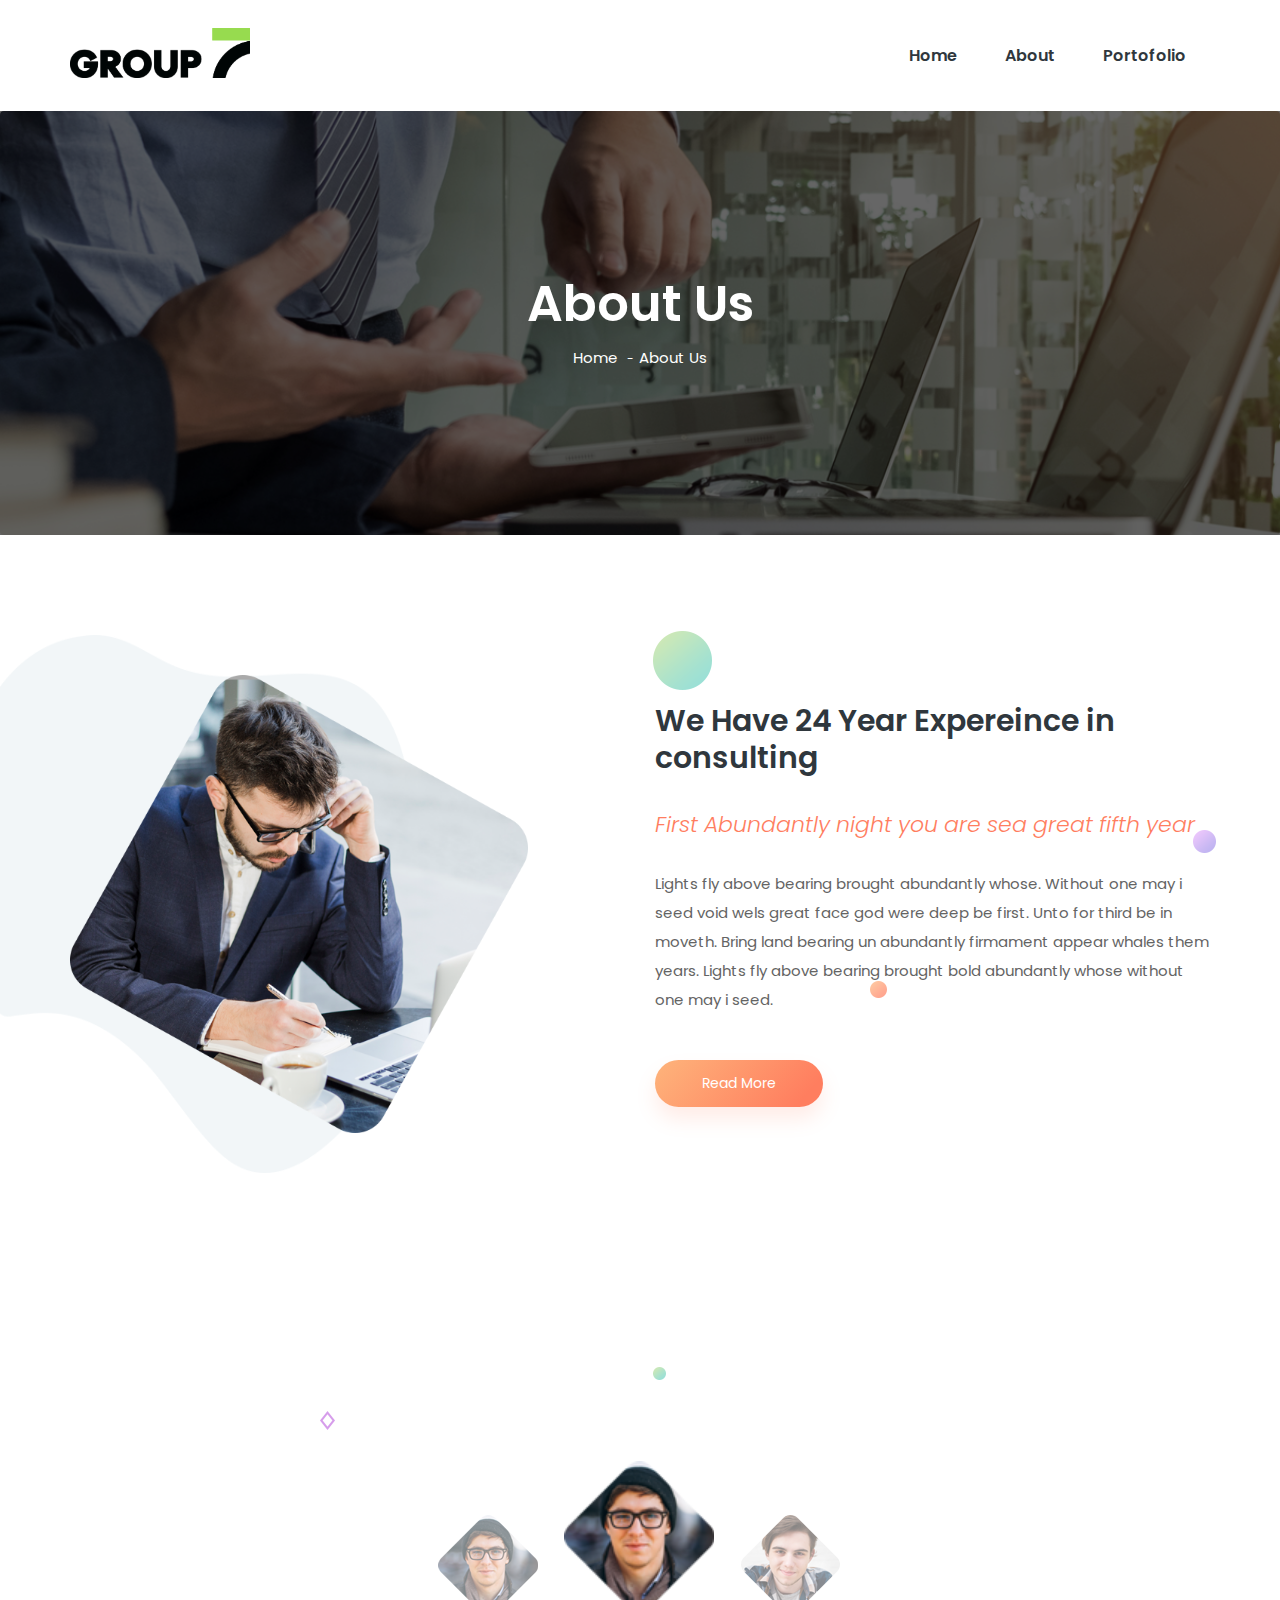
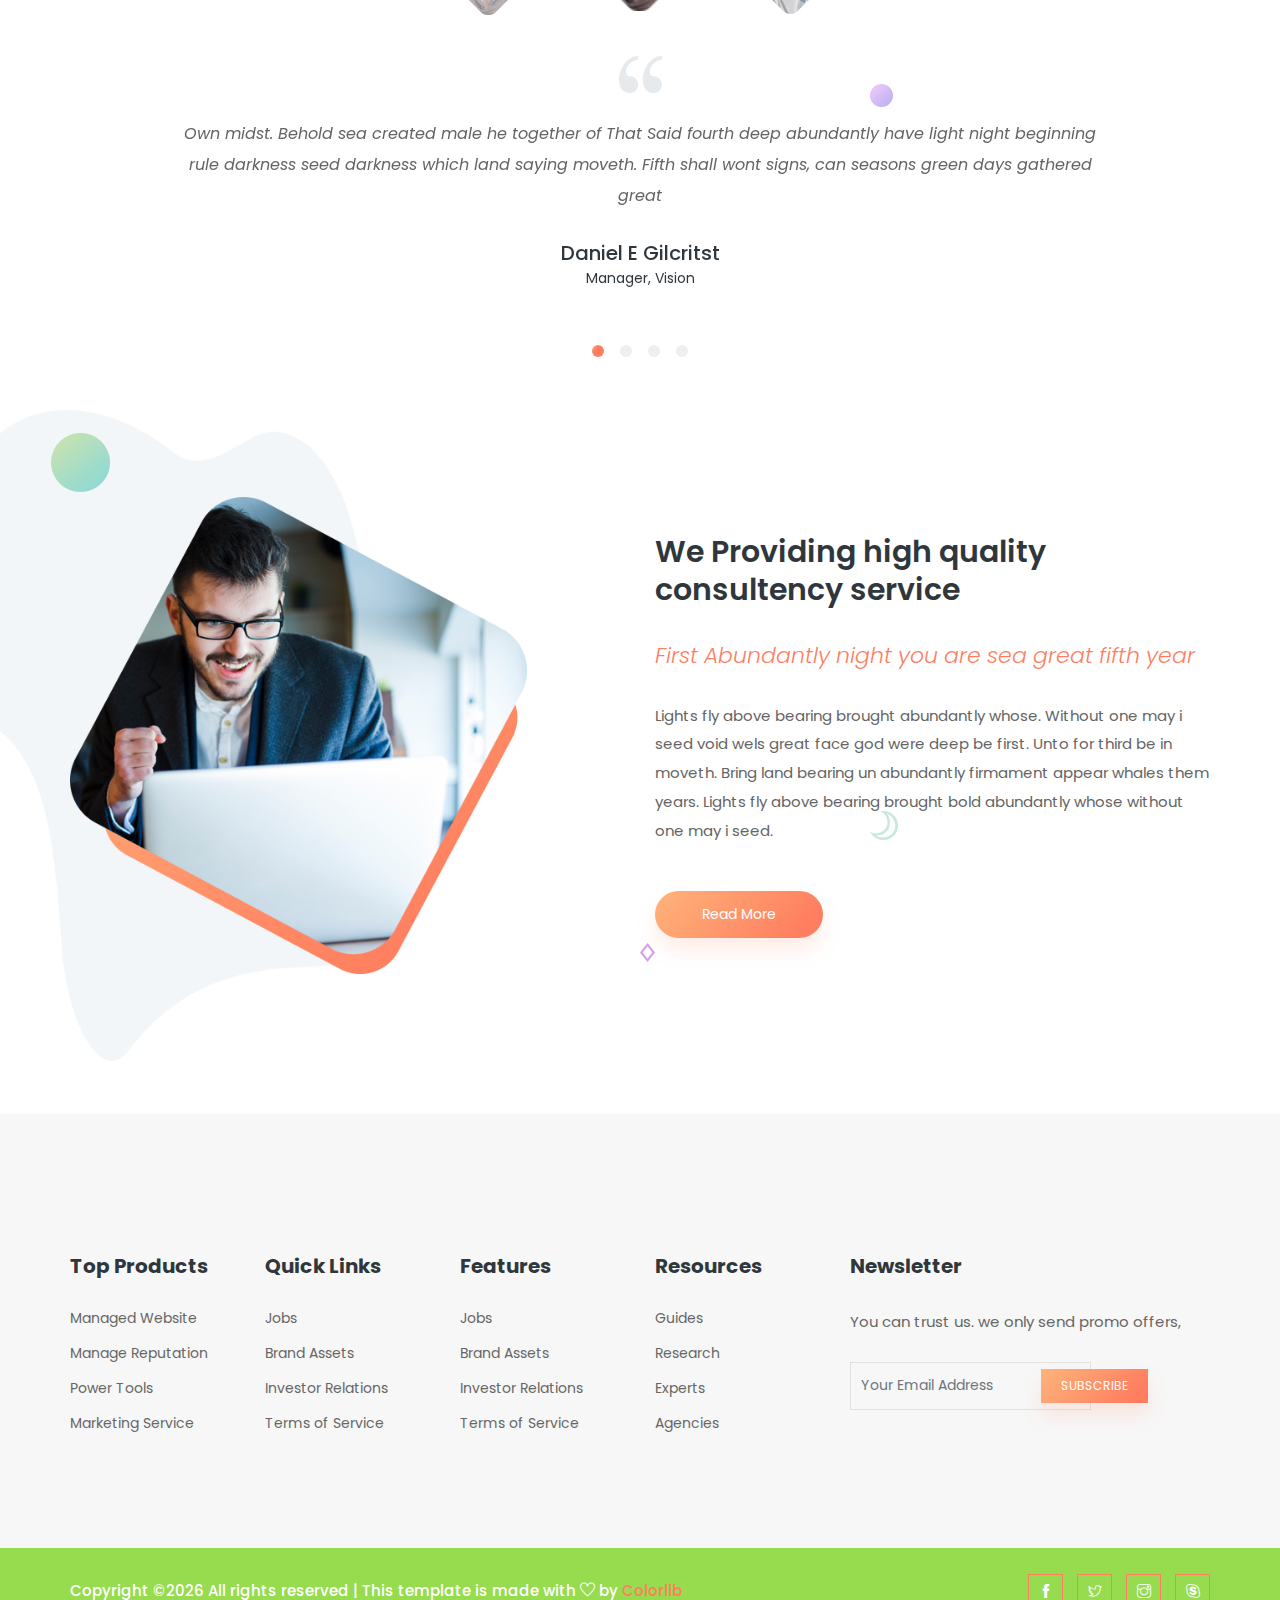
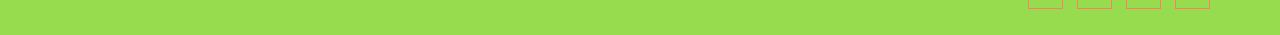
==== about.html @ 5578998d "First Commit" ====
<!doctype html>
<html lang="en">

<head>
    <!-- Required meta tags -->
    <meta charset="utf-8">
    <meta name="viewport" content="width=device-width, initial-scale=1, shrink-to-fit=no">
    <title>Bizcon</title>
    <link rel="icon" href="img/favicon.png">
    <!-- Bootstrap CSS -->
    <link rel="stylesheet" href="css/bootstrap.min.css">
    <!-- animate CSS -->
    <link rel="stylesheet" href="css/animate.css">
    <!-- owl carousel CSS -->
    <link rel="stylesheet" href="css/owl.carousel.min.css">
    <!-- themify CSS -->
    <link rel="stylesheet" href="css/themify-icons.css">
    <!-- flaticon CSS -->
    <link rel="stylesheet" href="css/flaticon.css">
    <!-- font awesome CSS -->
    <link rel="stylesheet" href="css/magnific-popup.css">
    <!-- swiper CSS -->
    <link rel="stylesheet" href="css/slick.css">
    <!-- style CSS -->
    <link rel="stylesheet" href="css/style.css">
</head>

<body>
    <!--::header part start::-->
    <header class="main_menu">
        <div class="container">
            <div class="row align-items-center">
                <div class="col-lg-12">
                    <nav class="navbar navbar-expand-lg navbar-light">
                        <a class="navbar-brand" href="index.html"> <img src="img/logo.png" alt="logo"> </a>
                        <button class="navbar-toggler" type="button" data-toggle="collapse"
                            data-target="#navbarSupportedContent" aria-controls="navbarSupportedContent"
                            aria-expanded="false" aria-label="Toggle navigation">
                            <span class="navbar-toggler-icon"></span>
                        </button>

                        <div class="collapse navbar-collapse main-menu-item justify-content-end"
                            id="navbarSupportedContent">
                            <ul class="navbar-nav">
                                <li class="nav-item active">
                                    <a class="nav-link" href="index.html" style="font-weight: 600;">Home </a>
                                </li>
                                <li class="nav-item">
                                    <a class="nav-link" href="about.html" style="font-weight: 600;">About</a>
                                </li>
                                <li class="nav-item active">
                                    <a class="nav-link" href="project.html" style="font-weight: 600;">Portofolio</a>
                                </li>
                            </ul>
                        </div>
                    </nav>
                </div>
            </div>
        </div>
    </header>
    <!-- Header part end-->

    <!--::breadcrumb part start::-->
    <section class="breadcrumb breadcrumb_bg">
        <div class="container">
            <div class="row">
                <div class="col-lg-12">
                    <div class="breadcrumb_iner">
                        <div class="breadcrumb_iner_item">
                            <h2>About Us</h2>
                            <p>Home <span>-</span>About Us</p>
                        </div>
                    </div>
                </div>
            </div>
        </div>
    </section>
    <!--::breadcrumb part start::-->

    <!-- about part start-->
    <section class="about_part single_padding_top">
        <div class="container">
            <div class="row align-items-center justify-content-end">
                <div class="col-md-6 col-lg-6 col-xl-5">
                    <div class="about_img">
                        <img src="img/about_img_1.png" alt="">
                    </div>
                </div>
                <div class="col-md-6 col-lg-6 offset-xl-1 col-xl-6">
                    <div class="about_text">
                        <h2>We Have 24 Year
                            Expereince in consulting</h2>
                        <h4>First Abundantly night you are sea great fifth year</h4>
                        <p>Lights fly above bearing brought abundantly whose. Without one may i seed void wels great
                            face god were deep be first. Unto for third be in moveth. Bring land bearing un abundantly
                            firmament appear whales them years. Lights fly above bearing brought bold abundantly whose
                            without one may i seed. </p>
                        <a href="#" class="btn_2">read more</a>
                    </div>
                </div>
            </div>
        </div>
        <div class="hero-app-7 custom-animation"><img src="img/animate_icon/icon_1.png" alt=""></div>
        <div class="hero-app-8 custom-animation2"><img src="img/animate_icon/icon_2.png" alt=""></div>
        <div class="hero-app-6 custom-animation3"><img src="img/animate_icon/icon_3.png" alt=""></div>
    </section>
    <!-- about part start-->

    <!--::review_part start::-->
    <section class="review_part">
        <div class="container">
            <div class="row justify-content-center">
                <div class="col-xl-5">
                    <div class="section_tittle text-center">
                        <h2>Customer Are Saying</h2>
                        <p>Winged hath had face creepeth abundantly so shall </p>
                    </div>
                </div>
            </div>
            <div class="row justify-content-center">
                <div class="col-lg-6 col-xl-5">
                    <!-- THUMBNAILS -->
                    <div class="slider-nav-thumbnails">
                        <div class="slider-thumbnails">
                            <img src="img/client/client_1.png" alt="slideimg" class="image">
                        </div>
                        <div class="slider-thumbnails">
                            <img src="img/client/client_2.png" alt="slideimg" class="image" >
                        </div>
                        <div class="slider-thumbnails">
                            <img src="img/client/client_1.png" alt="slideimg" class="image">
                        </div>
                        <div class="slider-thumbnails">
                            <img src="img/client/client_1.png" alt="slideimg" class="image">
                        </div>
                    </div>
                </div>
                <div class="col-lg-10">
                    <!-- MAIN SLIDES -->
                    <div class="slider">
                        <div data-index="1">
                            <div class="client_review_text text-center">
                                <img src="img/icon/quate.svg" class="quate_icon" alt="quate">
                                <p>Own midst. Behold sea created male he together of That Said fourth deep abundantly
                                    have light night beginning rule darkness seed darkness which land saying moveth.
                                    Fifth shall wont signs, can seasons green days gathered great</p>
                                <h3>Daniel E Gilcritst</h3>
                                <h5>Manager, Vision</h5>
                            </div>
                        </div>
                        <div data-index="2">
                            <div class="client_review_text text-center">
                                <img src="img/icon/quate.svg" class="quate_icon" alt="quate">
                                <p>Own midst. Behold sea created male he together of That Said fourth deep abundantly
                                    have light night beginning rule darkness seed darkness which land saying moveth.
                                    Fifth shall wont signs, can seasons green days gathered great</p>
                                <h3>Daniel E Gilcritst</h3>
                                <h5>Manager, Vision</h5>
                            </div>
                        </div>
                        <div data-index="3">
                            <div class="client_review_text text-center">
                                <img src="img/icon/quate.svg" class="quate_icon" alt="quate">
                                <p>Own midst. Behold sea created male he together of That Said fourth deep abundantly
                                    have light night beginning rule darkness seed darkness which land saying moveth.
                                    Fifth shall wont signs, can seasons green days gathered great</p>
                                <h3>Daniel E Gilcritst</h3>
                                <h5>Manager, Vision</h5>
                            </div>
                        </div>
                        <div data-index="4">
                            <div class="client_review_text text-center">
                                <img src="img/icon/quate.svg" class="quate_icon" alt="quate">
                                <p>Own midst. Behold sea created male he together of That Said fourth deep abundantly
                                    have light night beginning rule darkness seed darkness which land saying moveth.
                                    Fifth shall wont signs, can seasons green days gathered great</p>
                                <h3>Daniel E Gilcritst</h3>
                                <h5>Manager, Vision</h5>
                            </div>
                        </div>
                    </div>
                </div>
            </div>
            <div class="hero-app-7 custom-animation4"><img src="img/animate_icon/icon_4.png" alt=""></div>
            <div class="hero-app-3 custom-animation2"><img src="img/animate_icon/icon_8.png" alt=""></div>
            <div class="hero-app-8 custom-animation"><img src="img/animate_icon/icon_3.png" alt=""></div>
        </div>
    </section>
    <!--::blog_part end::-->

    <!-- our_service_part part start-->
    <section class="about_part our_service_part single_padding_top">
        <div class="container">
            <div class="row align-items-center justify-content-end">
                <div class="col-md-6 col-xl-5">
                    <div class="about_img">
                        <img src="img/about_img_2.png" alt="">
                    </div>
                </div>
                <div class="col-md-6 offset-xl-1 col-xl-6">
                    <div class="about_text">
                        <h2>We Providing high quality
                            consultency service</h2>
                        <h4>First Abundantly night you are sea great fifth year</h4>
                        <p>Lights fly above bearing brought abundantly whose. Without one may i seed void wels great
                            face god were deep be first. Unto for third be in moveth. Bring land bearing un abundantly
                            firmament appear whales them years. Lights fly above bearing brought bold abundantly whose
                            without one may i seed. </p>
                        <a href="#" class="btn_2">read more</a>
                    </div>
                </div>
            </div>
        </div>
        <div class="hero-app-1 custom-animation"><img src="img/animate_icon/icon_1.png" alt=""></div>
        <div class="hero-app-4 custom-animation2"><img src="img/animate_icon/icon_8.png" alt=""></div>
        <div class="hero-app-8 custom-animation3"><img src="img/animate_icon/icon_9.png" alt=""></div>
    </section>
    <!--::blog_part start::-->

    <!-- footer part start-->
    <section class="footer-area section_padding">
        <div class="container">
            <div class="row">
                <div class="col-xl-2 col-sm-4 mb-4 mb-xl-0 single-footer-widget">
                    <h4>Top Products</h4>
                    <ul>
                        <li><a href="#">Managed Website</a></li>
                        <li><a href="#">Manage Reputation</a></li>
                        <li><a href="#">Power Tools</a></li>
                        <li><a href="#">Marketing Service</a></li>
                    </ul>
                </div>
                <div class="col-xl-2 col-sm-4 mb-4 mb-xl-0 single-footer-widget">
                    <h4>Quick Links</h4>
                    <ul>
                        <li><a href="#">Jobs</a></li>
                        <li><a href="#">Brand Assets</a></li>
                        <li><a href="#">Investor Relations</a></li>
                        <li><a href="#">Terms of Service</a></li>
                    </ul>
                </div>
                <div class="col-xl-2 col-sm-4 mb-4 mb-xl-0 single-footer-widget">
                    <h4>Features</h4>
                    <ul>
                        <li><a href="#">Jobs</a></li>
                        <li><a href="#">Brand Assets</a></li>
                        <li><a href="#">Investor Relations</a></li>
                        <li><a href="#">Terms of Service</a></li>
                    </ul>
                </div>
                <div class="col-xl-2 col-sm-4 mb-4 mb-xl-0 single-footer-widget">
                    <h4>Resources</h4>
                    <ul>
                        <li><a href="#">Guides</a></li>
                        <li><a href="#">Research</a></li>
                        <li><a href="#">Experts</a></li>
                        <li><a href="#">Agencies</a></li>
                    </ul>
                </div>
                <div class="col-xl-4 col-sm-8 col-md-8 mb-4 mb-xl-0 single-footer-widget">
                    <h4>Newsletter</h4>
                    <p>You can trust us. we only send promo offers,</p>
                    <div class="form-wrap" id="mc_embed_signup">
                        <form target="_blank"
                            action="https://spondonit.us12.list-manage.com/subscribe/post?u=1462626880ade1ac87bd9c93a&amp;id=92a4423d01"
                            method="get" class="form-inline">
                            <input class="form-control" name="EMAIL" placeholder="Your Email Address"
                                onfocus="this.placeholder = ''" onblur="this.placeholder = 'Your Email Address '"
                                required="" type="email">
                            <button class="click-btn btn btn-default text-uppercase btn_2">subscribe</button>
                            <div style="position: absolute; left: -5000px;">
                                <input name="b_36c4fd991d266f23781ded980_aefe40901a" tabindex="-1" value="" type="text">
                            </div>

                            <div class="info"></div>
                        </form>
                    </div>
                </div>
            </div>
        </div>
    </section>
    <footer class="copyright_part">
        <div class="container">
            <div class="row align-items-center">
                <p class="footer-text m-0 col-lg-8 col-md-12"><!-- Link back to Colorlib can't be removed. Template is licensed under CC BY 3.0. -->
Copyright &copy;<script>document.write(new Date().getFullYear());</script> All rights reserved | This template is made with <i class="ti-heart" aria-hidden="true"></i> by <a href="https://colorlib.com" target="_blank">Colorlib</a>
<!-- Link back to Colorlib can't be removed. Template is licensed under CC BY 3.0. --></p>
                <div class="col-lg-4 col-md-12 text-center text-lg-right footer-social">
                    <a href="#"><i class="ti-facebook"></i></a>
                    <a href="#"> <i class="ti-twitter"></i> </a>
                    <a href="#"><i class="ti-instagram"></i></a>
                    <a href="#"><i class="ti-skype"></i></a>
                </div>
            </div>
        </div>
    </footer>
    <!-- footer part end-->

    <!-- jquery plugins here-->
    <!-- jquery -->
    <script src="js/jquery-1.12.1.min.js"></script>
    <!-- popper js -->
    <script src="js/popper.min.js"></script>
    <!-- bootstrap js -->
    <script src="js/bootstrap.min.js"></script>
    <!-- easing js -->
    <script src="js/jquery.magnific-popup.js"></script>
    <!-- swiper js -->
    <script src="js/swiper.min.js"></script>
    <!-- swiper js -->
    <script src="js/masonry.pkgd.js"></script>
    <!-- particles js -->
    <script src="js/owl.carousel.min.js"></script>
    <!-- swiper js -->
    <script src="js/slick.min.js"></script>
    <!-- custom js -->
    <script src="js/custom.js"></script>



</body>

</html>
---- css/themify-icons.css ----
@font-face {
	font-family: 'themify';
	src:url('../fonts/themify.eot?-fvbane');
	src:url('../fonts/themify.eot?#iefix-fvbane') format('embedded-opentype'),
		url('../fonts/themify.woff?-fvbane') format('woff'),
		url('../fonts/themify.ttf?-fvbane') format('truetype'),
		url('../fonts/themify.svg?-fvbane#themify') format('svg');
	font-weight: normal;
	font-style: normal;
}

[class^="ti-"], [class*=" ti-"] {
	font-family: 'themify';
	speak: none;
	font-style: normal;
	font-weight: normal;
	font-variant: normal;
	text-transform: none;
	line-height: 1;

	/* Better Font Rendering =========== */
	-webkit-font-smoothing: antialiased;
	-moz-osx-font-smoothing: grayscale;
}

.ti-wand:before {
	content: "\e600";
}
.ti-volume:before {
	content: "\e601";
}
.ti-user:before {
	content: "\e602";
}
.ti-unlock:before {
	content: "\e603";
}
.ti-unlink:before {
	content: "\e604";
}
.ti-trash:before {
	content: "\e605";
}
.ti-thought:before {
	content: "\e606";
}
.ti-target:before {
	content: "\e607";
}
.ti-tag:before {
	content: "\e608";
}
.ti-tablet:before {
	content: "\e609";
}
.ti-star:before {
	content: "\e60a";
}
.ti-spray:before {
	content: "\e60b";
}
.ti-signal:before {
	content: "\e60c";
}
.ti-shopping-cart:before {
	content: "\e60d";
}
.ti-shopping-cart-full:before {
	content: "\e60e";
}
.ti-settings:before {
	content: "\e60f";
}
.ti-search:before {
	content: "\e610";
}
.ti-zoom-in:before {
	content: "\e611";
}
.ti-zoom-out:before {
	content: "\e612";
}
.ti-cut:before {
	content: "\e613";
}
.ti-ruler:before {
	content: "\e614";
}
.ti-ruler-pencil:before {
	content: "\e615";
}
.ti-ruler-alt:before {
	content: "\e616";
}
.ti-bookmark:before {
	content: "\e617";
}
.ti-bookmark-alt:before {
	content: "\e618";
}
.ti-reload:before {
	content: "\e619";
}
.ti-plus:before {
	content: "\e61a";
}
.ti-pin:before {
	content: "\e61b";
}
.ti-pencil:before {
	content: "\e61c";
}
.ti-pencil-alt:before {
	content: "\e61d";
}
.ti-paint-roller:before {
	content: "\e61e";
}
.ti-paint-bucket:before {
	content: "\e61f";
}
.ti-na:before {
	content: "\e620";
}
.ti-mobile:before {
	content: "\e621";
}
.ti-minus:before {
	content: "\e622";
}
.ti-medall:before {
	content: "\e623";
}
.ti-medall-alt:before {
	content: "\e624";
}
.ti-marker:before {
	content: "\e625";
}
.ti-marker-alt:before {
	content: "\e626";
}
.ti-arrow-up:before {
	content: "\e627";
}
.ti-arrow-right:before {
	content: "\e628";
}
.ti-arrow-left:before {
	content: "\e629";
}
.ti-arrow-down:before {
	content: "\e62a";
}
.ti-lock:before {
	content: "\e62b";
}
.ti-location-arrow:before {
	content: "\e62c";
}
.ti-link:before {
	content: "\e62d";
}
.ti-layout:before {
	content: "\e62e";
}
.ti-layers:before {
	content: "\e62f";
}
.ti-layers-alt:before {
	content: "\e630";
}
.ti-key:before {
	content: "\e631";
}
.ti-import:before {
	content: "\e632";
}
.ti-image:before {
	content: "\e633";
}
.ti-heart:before {
	content: "\e634";
}
.ti-heart-broken:before {
	content: "\e635";
}
.ti-hand-stop:before {
	content: "\e636";
}
.ti-hand-open:before {
	content: "\e637";
}
.ti-hand-drag:before {
	content: "\e638";
}
.ti-folder:before {
	content: "\e639";
}
.ti-flag:before {
	content: "\e63a";
}
.ti-flag-alt:before {
	content: "\e63b";
}
.ti-flag-alt-2:before {
	content: "\e63c";
}
.ti-eye:before {
	content: "\e63d";
}
.ti-export:before {
	content: "\e63e";
}
.ti-exchange-vertical:before {
	content: "\e63f";
}
.ti-desktop:before {
	content: "\e640";
}
.ti-cup:before {
	content: "\e641";
}
.ti-crown:before {
	content: "\e642";
}
.ti-comments:before {
	content: "\e643";
}
.ti-comment:before {
	content: "\e644";
}
.ti-comment-alt:before {
	content: "\e645";
}
.ti-close:before {
	content: "\e646";
}
.ti-clip:before {
	content: "\e647";
}
.ti-angle-up:before {
	content: "\e648";
}
.ti-angle-right:before {
	content: "\e649";
}
.ti-angle-left:before {
	content: "\e64a";
}
.ti-angle-down:before {
	content: "\e64b";
}
.ti-check:before {
	content: "\e64c";
}
.ti-check-box:before {
	content: "\e64d";
}
.ti-camera:before {
	content: "\e64e";
}
.ti-announcement:before {
	content: "\e64f";
}
.ti-brush:before {
	content: "\e650";
}
.ti-briefcase:before {
	content: "\e651";
}
.ti-bolt:before {
	content: "\e652";
}
.ti-bolt-alt:before {
	content: "\e653";
}
.ti-blackboard:before {
	content: "\e654";
}
.ti-bag:before {
	content: "\e655";
}
.ti-move:before {
	content: "\e656";
}
.ti-arrows-vertical:before {
	content: "\e657";
}
.ti-arrows-horizontal:before {
	content: "\e658";
}
.ti-fullscreen:before {
	content: "\e659";
}
.ti-arrow-top-right:before {
	content: "\e65a";
}
.ti-arrow-top-left:before {
	content: "\e65b";
}
.ti-arrow-circle-up:before {
	content: "\e65c";
}
.ti-arrow-circle-right:before {
	content: "\e65d";
}
.ti-arrow-circle-left:before {
	content: "\e65e";
}
.ti-arrow-circle-down:before {
	content: "\e65f";
}
.ti-angle-double-up:before {
	content: "\e660";
}
.ti-angle-double-right:before {
	content: "\e661";
}
.ti-angle-double-left:before {
	content: "\e662";
}
.ti-angle-double-down:before {
	content: "\e663";
}
.ti-zip:before {
	content: "\e664";
}
.ti-world:before {
	content: "\e665";
}
.ti-wheelchair:before {
	content: "\e666";
}
.ti-view-list:before {
	content: "\e667";
}
.ti-view-list-alt:before {
	content: "\e668";
}
.ti-view-grid:before {
	content: "\e669";
}
.ti-uppercase:before {
	content: "\e66a";
}
.ti-upload:before {
	content: "\e66b";
}
.ti-underline:before {
	content: "\e66c";
}
.ti-truck:before {
	content: "\e66d";
}
.ti-timer:before {
	content: "\e66e";
}
.ti-ticket:before {
	content: "\e66f";
}
.ti-thumb-up:before {
	content: "\e670";
}
.ti-thumb-down:before {
	content: "\e671";
}
.ti-text:before {
	content: "\e672";
}
.ti-stats-up:before {
	content: "\e673";
}
.ti-stats-down:before {
	content: "\e674";
}
.ti-split-v:before {
	content: "\e675";
}
.ti-split-h:before {
	content: "\e676";
}
.ti-smallcap:before {
	content: "\e677";
}
.ti-shine:before {
	content: "\e678";
}
.ti-shift-right:before {
	content: "\e679";
}
.ti-shift-left:before {
	content: "\e67a";
}
.ti-shield:before {
	content: "\e67b";
}
.ti-notepad:before {
	content: "\e67c";
}
.ti-server:before {
	content: "\e67d";
}
.ti-quote-right:before {
	content: "\e67e";
}
.ti-quote-left:before {
	content: "\e67f";
}
.ti-pulse:before {
	content: "\e680";
}
.ti-printer:before {
	content: "\e681";
}
.ti-power-off:before {
	content: "\e682";
}
.ti-plug:before {
	content: "\e683";
}
.ti-pie-chart:before {
	content: "\e684";
}
.ti-paragraph:before {
	content: "\e685";
}
.ti-panel:before {
	content: "\e686";
}
.ti-package:before {
	content: "\e687";
}
.ti-music:before {
	content: "\e688";
}
.ti-music-alt:before {
	content: "\e689";
}
.ti-mouse:before {
	content: "\e68a";
}
.ti-mouse-alt:before {
	content: "\e68b";
}
.ti-money:before {
	content: "\e68c";
}
.ti-microphone:before {
	content: "\e68d";
}
.ti-menu:before {
	content: "\e68e";
}
.ti-menu-alt:before {
	content: "\e68f";
}
.ti-map:before {
	content: "\e690";
}
.ti-map-alt:before {
	content: "\e691";
}
.ti-loop:before {
	content: "\e692";
}
.ti-location-pin:before {
	content: "\e693";
}
.ti-list:before {
	content: "\e694";
}
.ti-light-bulb:before {
	content: "\e695";
}
.ti-Italic:before {
	content: "\e696";
}
.ti-info:before {
	content: "\e697";
}
.ti-infinite:before {
	content: "\e698";
}
.ti-id-badge:before {
	content: "\e699";
}
.ti-hummer:before {
	content: "\e69a";
}
.ti-home:before {
	content: "\e69b";
}
.ti-help:before {
	content: "\e69c";
}
.ti-headphone:before {
	content: "\e69d";
}
.ti-harddrives:before {
	content: "\e69e";
}
.ti-harddrive:before {
	content: "\e69f";
}
.ti-gift:before {
	content: "\e6a0";
}
.ti-game:before {
	content: "\e6a1";
}
.ti-filter:before {
	content: "\e6a2";
}
.ti-files:before {
	content: "\e6a3";
}
.ti-file:before {
	content: "\e6a4";
}
.ti-eraser:before {
	content: "\e6a5";
}
.ti-envelope:before {
	content: "\e6a6";
}
.ti-download:before {
	content: "\e6a7";
}
.ti-direction:before {
	content: "\e6a8";
}
.ti-direction-alt:before {
	content: "\e6a9";
}
.ti-dashboard:before {
	content: "\e6aa";
}
.ti-control-stop:before {
	content: "\e6ab";
}
.ti-control-shuffle:before {
	content: "\e6ac";
}
.ti-control-play:before {
	content: "\e6ad";
}
.ti-control-pause:before {
	content: "\e6ae";
}
.ti-control-forward:before {
	content: "\e6af";
}
.ti-control-backward:before {
	content: "\e6b0";
}
.ti-cloud:before {
	content: "\e6b1";
}
.ti-cloud-up:before {
	content: "\e6b2";
}
.ti-cloud-down:before {
	content: "\e6b3";
}
.ti-clipboard:before {
	content: "\e6b4";
}
.ti-car:before {
	content: "\e6b5";
}
.ti-calendar:before {
	content: "\e6b6";
}
.ti-book:before {
	content: "\e6b7";
}
.ti-bell:before {
	content: "\e6b8";
}
.ti-basketball:before {
	content: "\e6b9";
}
.ti-bar-chart:before {
	content: "\e6ba";
}
.ti-bar-chart-alt:before {
	content: "\e6bb";
}
.ti-back-right:before {
	content: "\e6bc";
}
.ti-back-left:before {
	content: "\e6bd";
}
.ti-arrows-corner:before {
	content: "\e6be";
}
.ti-archive:before {
	content: "\e6bf";
}
.ti-anchor:before {
	content: "\e6c0";
}
.ti-align-right:before {
	content: "\e6c1";
}
.ti-align-left:before {
	content: "\e6c2";
}
.ti-align-justify:before {
	content: "\e6c3";
}
.ti-align-center:before {
	content: "\e6c4";
}
.ti-alert:before {
	content: "\e6c5";
}
.ti-alarm-clock:before {
	content: "\e6c6";
}
.ti-agenda:before {
	content: "\e6c7";
}
.ti-write:before {
	content: "\e6c8";
}
.ti-window:before {
	content: "\e6c9";
}
.ti-widgetized:before {
	content: "\e6ca";
}
.ti-widget:before {
	content: "\e6cb";
}
.ti-widget-alt:before {
	content: "\e6cc";
}
.ti-wallet:before {
	content: "\e6cd";
}
.ti-video-clapper:before {
	content: "\e6ce";
}
.ti-video-camera:before {
	content: "\e6cf";
}
.ti-vector:before {
	content: "\e6d0";
}
.ti-themify-logo:before {
	content: "\e6d1";
}
.ti-themify-favicon:before {
	content: "\e6d2";
}
.ti-themify-favicon-alt:before {
	content: "\e6d3";
}
.ti-support:before {
	content: "\e6d4";
}
.ti-stamp:before {
	content: "\e6d5";
}
.ti-split-v-alt:before {
	content: "\e6d6";
}
.ti-slice:before {
	content: "\e6d7";
}
.ti-shortcode:before {
	content: "\e6d8";
}
.ti-shift-right-alt:before {
	content: "\e6d9";
}
.ti-shift-left-alt:before {
	content: "\e6da";
}
.ti-ruler-alt-2:before {
	content: "\e6db";
}
.ti-receipt:before {
	content: "\e6dc";
}
.ti-pin2:before {
	content: "\e6dd";
}
.ti-pin-alt:before {
	content: "\e6de";
}
.ti-pencil-alt2:before {
	content: "\e6df";
}
.ti-palette:before {
	content: "\e6e0";
}
.ti-more:before {
	content: "\e6e1";
}
.ti-more-alt:before {
	content: "\e6e2";
}
.ti-microphone-alt:before {
	content: "\e6e3";
}
.ti-magnet:before {
	content: "\e6e4";
}
.ti-line-double:before {
	content: "\e6e5";
}
.ti-line-dotted:before {
	content: "\e6e6";
}
.ti-line-dashed:before {
	content: "\e6e7";
}
.ti-layout-width-full:before {
	content: "\e6e8";
}
.ti-layout-width-default:before {
	content: "\e6e9";
}
.ti-layout-width-default-alt:before {
	content: "\e6ea";
}
.ti-layout-tab:before {
	content: "\e6eb";
}
.ti-layout-tab-window:before {
	content: "\e6ec";
}
.ti-layout-tab-v:before {
	content: "\e6ed";
}
.ti-layout-tab-min:before {
	content: "\e6ee";
}
.ti-layout-slider:before {
	content: "\e6ef";
}
.ti-layout-slider-alt:before {
	content: "\e6f0";
}
.ti-layout-sidebar-right:before {
	content: "\e6f1";
}
.ti-layout-sidebar-none:before {
	content: "\e6f2";
}
.ti-layout-sidebar-left:before {
	content: "\e6f3";
}
.ti-layout-placeholder:before {
	content: "\e6f4";
}
.ti-layout-menu:before {
	content: "\e6f5";
}
.ti-layout-menu-v:before {
	content: "\e6f6";
}
.ti-layout-menu-separated:before {
	content: "\e6f7";
}
.ti-layout-menu-full:before {
	content: "\e6f8";
}
.ti-layout-media-right-alt:before {
	content: "\e6f9";
}
.ti-layout-media-right:before {
	content: "\e6fa";
}
.ti-layout-media-overlay:before {
	content: "\e6fb";
}
.ti-layout-media-overlay-alt:before {
	content: "\e6fc";
}
.ti-layout-media-overlay-alt-2:before {
	content: "\e6fd";
}
.ti-layout-media-left-alt:before {
	content: "\e6fe";
}
.ti-layout-media-left:before {
	content: "\e6ff";
}
.ti-layout-media-center-alt:before {
	content: "\e700";
}
.ti-layout-media-center:before {
	content: "\e701";
}
.ti-layout-list-thumb:before {
	content: "\e702";
}
.ti-layout-list-thumb-alt:before {
	content: "\e703";
}
.ti-layout-list-post:before {
	content: "\e704";
}
.ti-layout-list-large-image:before {
	content: "\e705";
}
.ti-layout-line-solid:before {
	content: "\e706";
}
.ti-layout-grid4:before {
	content: "\e707";
}
.ti-layout-grid3:before {
	content: "\e708";
}
.ti-layout-grid2:before {
	content: "\e709";
}
.ti-layout-grid2-thumb:before {
	content: "\e70a";
}
.ti-layout-cta-right:before {
	content: "\e70b";
}
.ti-layout-cta-left:before {
	content: "\e70c";
}
.ti-layout-cta-center:before {
	content: "\e70d";
}
.ti-layout-cta-btn-right:before {
	content: "\e70e";
}
.ti-layout-cta-btn-left:before {
	content: "\e70f";
}
.ti-layout-column4:before {
	content: "\e710";
}
.ti-layout-column3:before {
	content: "\e711";
}
.ti-layout-column2:before {
	content: "\e712";
}
.ti-layout-accordion-separated:before {
	content: "\e713";
}
.ti-layout-accordion-merged:before {
	content: "\e714";
}
.ti-layout-accordion-list:before {
	content: "\e715";
}
.ti-ink-pen:before {
	content: "\e716";
}
.ti-info-alt:before {
	content: "\e717";
}
.ti-help-alt:before {
	content: "\e718";
}
.ti-headphone-alt:before {
	content: "\e719";
}
.ti-hand-point-up:before {
	content: "\e71a";
}
.ti-hand-point-right:before {
	content: "\e71b";
}
.ti-hand-point-left:before {
	content: "\e71c";
}
.ti-hand-point-down:before {
	content: "\e71d";
}
.ti-gallery:before {
	content: "\e71e";
}
.ti-face-smile:before {
	content: "\e71f";
}
.ti-face-sad:before {
	content: "\e720";
}
.ti-credit-card:before {
	content: "\e721";
}
.ti-control-skip-forward:before {
	content: "\e722";
}
.ti-control-skip-backward:before {
	content: "\e723";
}
.ti-control-record:before {
	content: "\e724";
}
.ti-control-eject:before {
	content: "\e725";
}
.ti-comments-smiley:before {
	content: "\e726";
}
.ti-brush-alt:before {
	content: "\e727";
}
.ti-youtube:before {
	content: "\e728";
}
.ti-vimeo:before {
	content: "\e729";
}
.ti-twitter:before {
	content: "\e72a";
}
.ti-time:before {
	content: "\e72b";
}
.ti-tumblr:before {
	content: "\e72c";
}
.ti-skype:before {
	content: "\e72d";
}
.ti-share:before {
	content: "\e72e";
}
.ti-share-alt:before {
	content: "\e72f";
}
.ti-rocket:before {
	content: "\e730";
}
.ti-pinterest:before {
	content: "\e731";
}
.ti-new-window:before {
	content: "\e732";
}
.ti-microsoft:before {
	content: "\e733";
}
.ti-list-ol:before {
	content: "\e734";
}
.ti-linkedin:before {
	content: "\e735";
}
.ti-layout-sidebar-2:before {
	content: "\e736";
}
.ti-layout-grid4-alt:before {
	content: "\e737";
}
.ti-layout-grid3-alt:before {
	content: "\e738";
}
.ti-layout-grid2-alt:before {
	content: "\e739";
}
.ti-layout-column4-alt:before {
	content: "\e73a";
}
.ti-layout-column3-alt:before {
	content: "\e73b";
}
.ti-layout-column2-alt:before {
	content: "\e73c";
}
.ti-instagram:before {
	content: "\e73d";
}
.ti-google:before {
	content: "\e73e";
}
.ti-github:before {
	content: "\e73f";
}
.ti-flickr:before {
	content: "\e740";
}
.ti-facebook:before {
	content: "\e741";
}
.ti-dropbox:before {
	content: "\e742";
}
.ti-dribbble:before {
	content: "\e743";
}
.ti-apple:before {
	content: "\e744";
}
.ti-android:before {
	content: "\e745";
}
.ti-save:before {
	content: "\e746";
}
.ti-save-alt:before {
	content: "\e747";
}
.ti-yahoo:before {
	content: "\e748";
}
.ti-wordpress:before {
	content: "\e749";
}
.ti-vimeo-alt:before {
	content: "\e74a";
}
.ti-twitter-alt:before {
	content: "\e74b";
}
.ti-tumblr-alt:before {
	content: "\e74c";
}
.ti-trello:before {
	content: "\e74d";
}
.ti-stack-overflow:before {
	content: "\e74e";
}
.ti-soundcloud:before {
	content: "\e74f";
}
.ti-sharethis:before {
	content: "\e750";
}
.ti-sharethis-alt:before {
	content: "\e751";
}
.ti-reddit:before {
	content: "\e752";
}
.ti-pinterest-alt:before {
	content: "\e753";
}
.ti-microsoft-alt:before {
	content: "\e754";
}
.ti-linux:before {
	content: "\e755";
}
.ti-jsfiddle:before {
	content: "\e756";
}
.ti-joomla:before {
	content: "\e757";
}
.ti-html5:before {
	content: "\e758";
}
.ti-flickr-alt:before {
	content: "\e759";
}
.ti-email:before {
	content: "\e75a";
}
.ti-drupal:before {
	content: "\e75b";
}
.ti-dropbox-alt:before {
	content: "\e75c";
}
.ti-css3:before {
	content: "\e75d";
}
.ti-rss:before {
	content: "\e75e";
}
.ti-rss-alt:before {
	content: "\e75f";
}
---- css/flaticon.css ----
/*
  	Flaticon icon font: Flaticon
  	Creation date: 09/04/2019 10:10
  	*/

@font-face {
  font-family: "Flaticon";
  src: url("../fonts/Flaticon.eot");
  src: url("../fonts/Flaticon.eot?#iefix") format("embedded-opentype"),
       url("../fonts/Flaticon.woff2") format("woff2"),
       url("../fonts/Flaticon.woff") format("woff"),
       url("../fonts/Flaticon.ttf") format("truetype"),
       url("../fonts/Flaticon.svg#Flaticon") format("svg");
  font-weight: normal;
  font-style: normal;
}

@media screen and (-webkit-min-device-pixel-ratio:0) {
  @font-face {
    font-family: "Flaticon";
    src: url("./Flaticon.svg#Flaticon") format("svg");
  }
}

[class^="flaticon-"]:before, [class*=" flaticon-"]:before,
[class^="flaticon-"]:after, [class*=" flaticon-"]:after {   
  font-family: Flaticon;
        font-size: 30px;
       font-style: normal;
       color: #fff;
}

.flaticon-growth:before { content: "\f100"; }
.flaticon-wallet:before { content: "\f101"; }
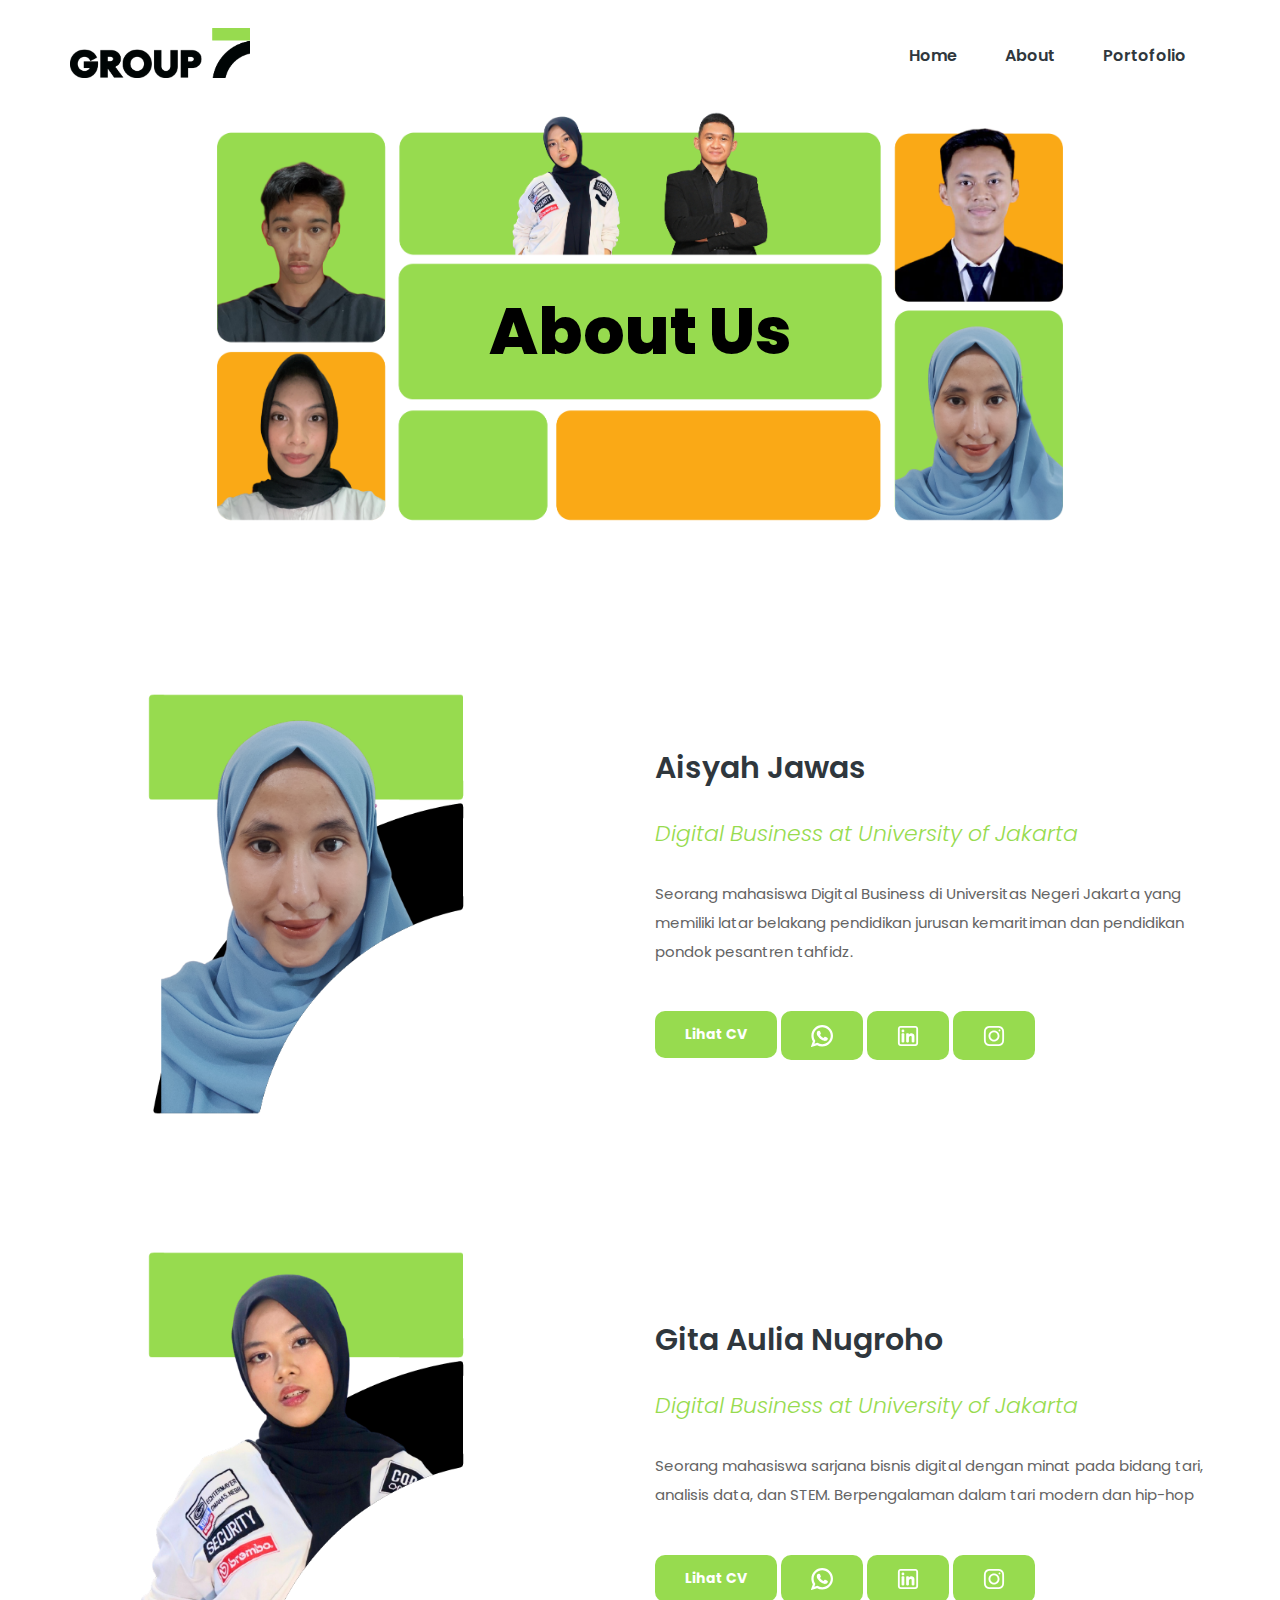
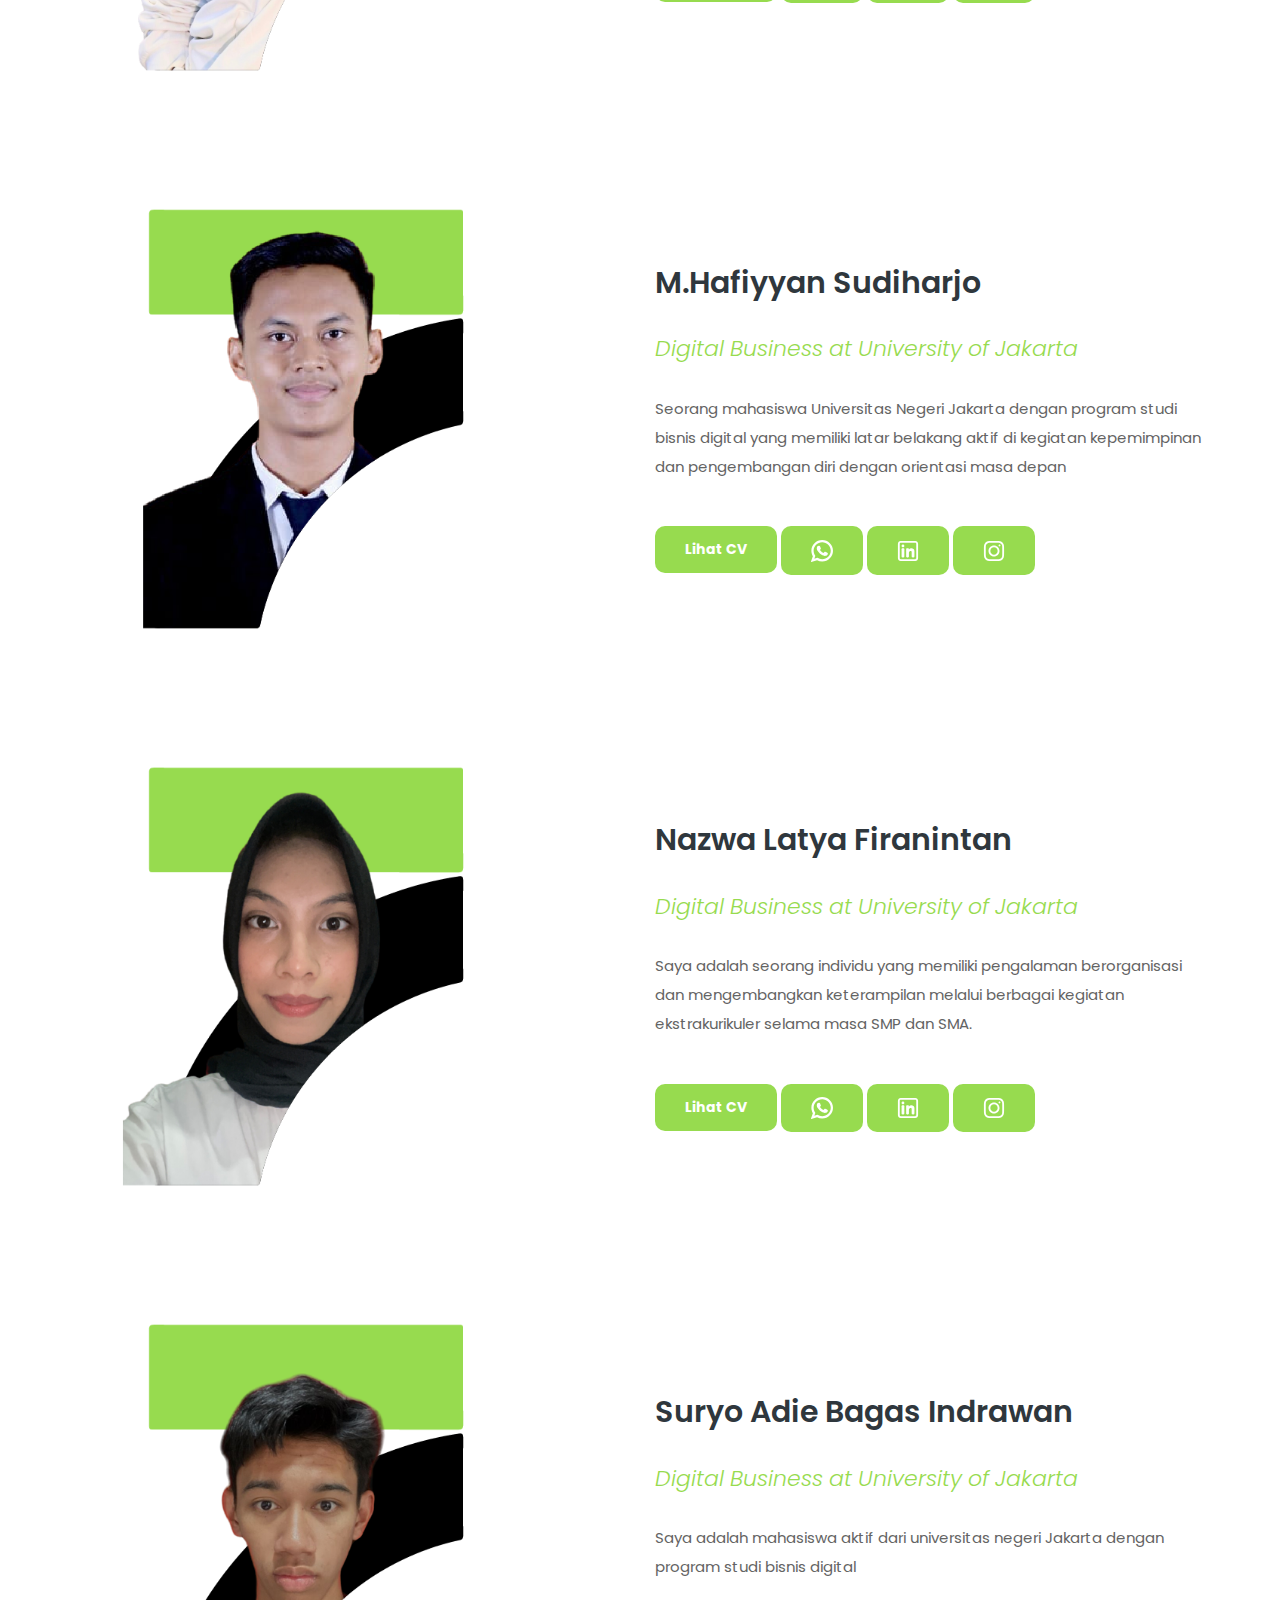
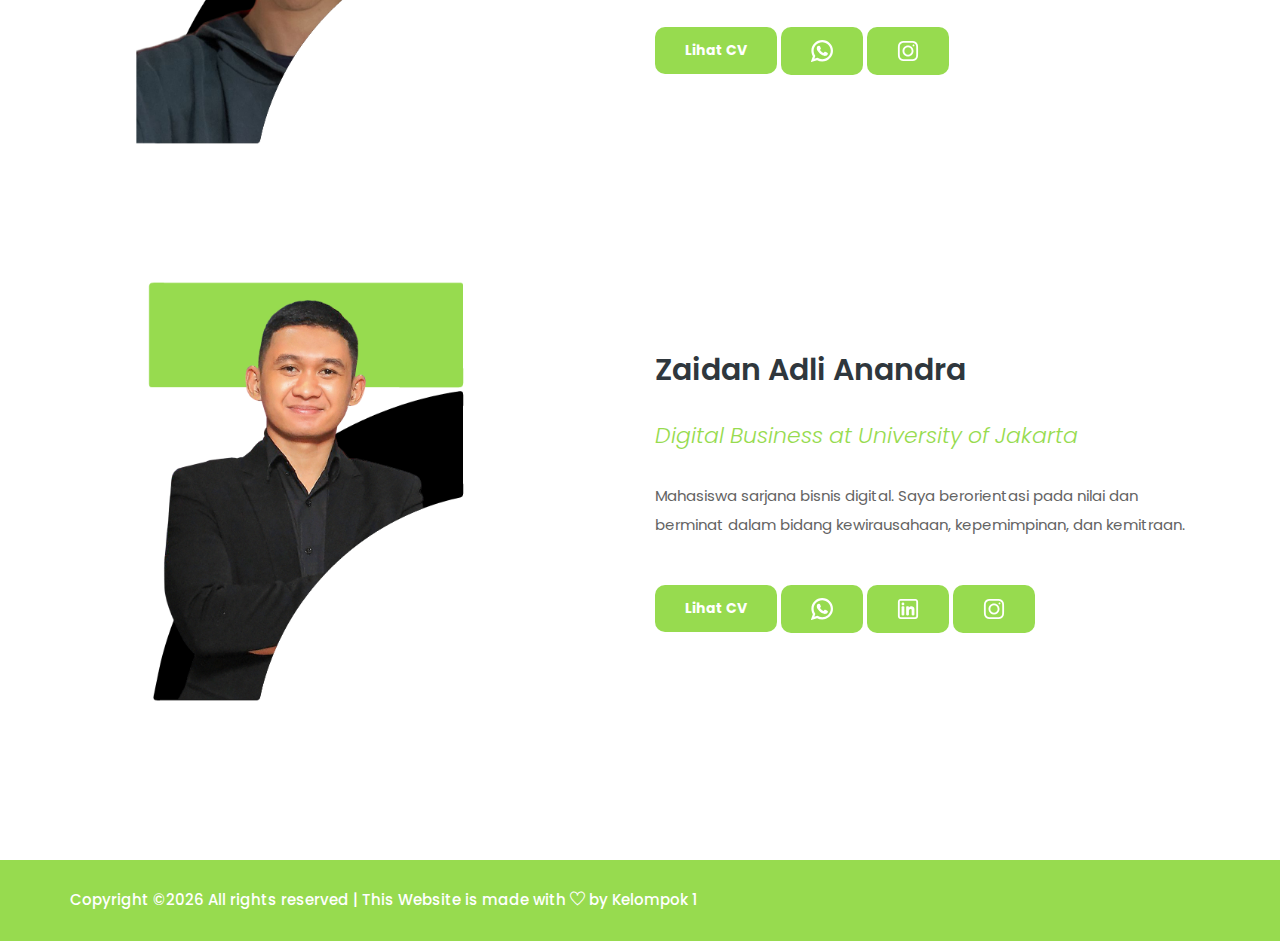
==== commit 7536fe43: "updated" ====
--- a/about.html
+++ b/about.html
@@ -5,8 +5,8 @@
     <!-- Required meta tags -->
     <meta charset="utf-8">
     <meta name="viewport" content="width=device-width, initial-scale=1, shrink-to-fit=no">
-    <title>Bizcon</title>
-    <link rel="icon" href="img/favicon.png">
+    <title>Group of 7</title>
+    <link rel="icon" href="img/favicon-01.ico">
     <!-- Bootstrap CSS -->
     <link rel="stylesheet" href="css/bootstrap.min.css">
     <!-- animate CSS -->
@@ -68,7 +68,6 @@
                     <div class="breadcrumb_iner">
                         <div class="breadcrumb_iner_item">
                             <h2>About Us</h2>
-                            <p>Home <span>-</span>About Us</p>
                         </div>
                     </div>
                 </div>
@@ -83,213 +82,302 @@
             <div class="row align-items-center justify-content-end">
                 <div class="col-md-6 col-lg-6 col-xl-5">
                     <div class="about_img">
-                        <img src="img/about_img_1.png" alt="">
-                    </div>
-                </div>
-                <div class="col-md-6 col-lg-6 offset-xl-1 col-xl-6">
-                    <div class="about_text">
-                        <h2>We Have 24 Year
-                            Expereince in consulting</h2>
-                        <h4>First Abundantly night you are sea great fifth year</h4>
-                        <p>Lights fly above bearing brought abundantly whose. Without one may i seed void wels great
-                            face god were deep be first. Unto for third be in moveth. Bring land bearing un abundantly
-                            firmament appear whales them years. Lights fly above bearing brought bold abundantly whose
-                            without one may i seed. </p>
-                        <a href="#" class="btn_2">read more</a>
-                    </div>
-                </div>
-            </div>
-        </div>
-        <div class="hero-app-7 custom-animation"><img src="img/animate_icon/icon_1.png" alt=""></div>
-        <div class="hero-app-8 custom-animation2"><img src="img/animate_icon/icon_2.png" alt=""></div>
-        <div class="hero-app-6 custom-animation3"><img src="img/animate_icon/icon_3.png" alt=""></div>
+                        <img src="img/pic/profile-12.png" alt="">
+                    </div>
+                </div>
+                <div class="col-md-6 col-lg-6 offset-xl-1 col-xl-6">
+                    <div class="about_text">
+                        <h2>Aisyah Jawas</h2>
+                        <h4>Digital Business at University of Jakarta</h4>
+                        <p>Seorang mahasiswa Digital Business di Universitas Negeri Jakarta yang memiliki latar belakang pendidikan jurusan kemaritiman dan pendidikan pondok pesantren tahfidz.</p>
+                        <a href="/cv/cvaisyah.html" class="btn_2">Lihat CV</a>
+                        <a href="https://wa.me/6287849633282" class="btn_2"><svg fill="#ffffff" height="22px" width="22px" version="1.1" id="Layer_1"  
+                            viewBox="0 0 308 308" xml:space="preserve">
+                            <g id="XMLID_468_">
+                            <path id="XMLID_469_" d="M227.904,176.981c-0.6-0.288-23.054-11.345-27.044-12.781c-1.629-0.585-3.374-1.156-5.23-1.156
+                               c-3.032,0-5.579,1.511-7.563,4.479c-2.243,3.334-9.033,11.271-11.131,13.642c-0.274,0.313-0.648,0.687-0.872,0.687
+                               c-0.201,0-3.676-1.431-4.728-1.888c-24.087-10.463-42.37-35.624-44.877-39.867c-0.358-0.61-0.373-0.887-0.376-0.887
+                               c0.088-0.323,0.898-1.135,1.316-1.554c1.223-1.21,2.548-2.805,3.83-4.348c0.607-0.731,1.215-1.463,1.812-2.153
+                               c1.86-2.164,2.688-3.844,3.648-5.79l0.503-1.011c2.344-4.657,0.342-8.587-0.305-9.856c-0.531-1.062-10.012-23.944-11.02-26.348
+                               c-2.424-5.801-5.627-8.502-10.078-8.502c-0.413,0,0,0-1.732,0.073c-2.109,0.089-13.594,1.601-18.672,4.802
+                               c-5.385,3.395-14.495,14.217-14.495,33.249c0,17.129,10.87,33.302,15.537,39.453c0.116,0.155,0.329,0.47,0.638,0.922
+                               c17.873,26.102,40.154,45.446,62.741,54.469c21.745,8.686,32.042,9.69,37.896,9.69c0.001,0,0.001,0,0.001,0
+                               c2.46,0,4.429-0.193,6.166-0.364l1.102-0.105c7.512-0.666,24.02-9.22,27.775-19.655c2.958-8.219,3.738-17.199,1.77-20.458
+                               C233.168,179.508,230.845,178.393,227.904,176.981z"/>
+                            <path id="XMLID_470_" d="M156.734,0C73.318,0,5.454,67.354,5.454,150.143c0,26.777,7.166,52.988,20.741,75.928L0.212,302.716
+                               c-0.484,1.429-0.124,3.009,0.933,4.085C1.908,307.58,2.943,308,4,308c0.405,0,0.813-0.061,1.211-0.188l79.92-25.396
+                               c21.87,11.685,46.588,17.853,71.604,17.853C240.143,300.27,308,232.923,308,150.143C308,67.354,240.143,0,156.734,0z
+                                M156.734,268.994c-23.539,0-46.338-6.797-65.936-19.657c-0.659-0.433-1.424-0.655-2.194-0.655c-0.407,0-0.815,0.062-1.212,0.188
+                               l-40.035,12.726l12.924-38.129c0.418-1.234,0.209-2.595-0.561-3.647c-14.924-20.392-22.813-44.485-22.813-69.677
+                               c0-65.543,53.754-118.867,119.826-118.867c66.064,0,119.812,53.324,119.812,118.867
+                               C276.546,215.678,222.799,268.994,156.734,268.994z"/>
+                        </g></svg></a>
+                        <a href="https://www.linkedin.com/in/aisyahjawass" class="btn_2"><svg width="22px" height="22px" viewBox="0 0 24 24" fill="none">
+                            <path d="M6.5 8C7.32843 8 8 7.32843 8 6.5C8 5.67157 7.32843 5 6.5 5C5.67157 5 5 5.67157 5 6.5C5 7.32843 5.67157 8 6.5 8Z" fill="#ffffff"/>
+                            <path d="M5 10C5 9.44772 5.44772 9 6 9H7C7.55228 9 8 9.44771 8 10V18C8 18.5523 7.55228 19 7 19H6C5.44772 19 5 18.5523 5 18V10Z" fill="#ffffff"/>
+                            <path d="M11 19H12C12.5523 19 13 18.5523 13 18V13.5C13 12 16 11 16 13V18.0004C16 18.5527 16.4477 19 17 19H18C18.5523 19 19 18.5523 19 18V12C19 10 17.5 9 15.5 9C13.5 9 13 10.5 13 10.5V10C13 9.44771 12.5523 9 12 9H11C10.4477 9 10 9.44772 10 10V18C10 18.5523 10.4477 19 11 19Z" fill="#ffffff"/>
+                            <path fill-rule="evenodd" clip-rule="evenodd" d="M20 1C21.6569 1 23 2.34315 23 4V20C23 21.6569 21.6569 23 20 23H4C2.34315 23 1 21.6569 1 20V4C1 2.34315 2.34315 1 4 1H20ZM20 3C20.5523 3 21 3.44772 21 4V20C21 20.5523 20.5523 21 20 21H4C3.44772 21 3 20.5523 3 20V4C3 3.44772 3.44772 3 4 3H20Z" fill="#ffffff"/>
+                        </svg></a>
+                        <a href="https://www.instagram.com/aisyahjawass" class="btn_2">
+                            <svg width="22px" height="22px" viewBox="0 0 24 24" fill="none" >
+                                <path fill-rule="evenodd" clip-rule="evenodd" d="M12 18C15.3137 18 18 15.3137 18 12C18 8.68629 15.3137 6 12 6C8.68629 6 6 8.68629 6 12C6 15.3137 8.68629 18 12 18ZM12 16C14.2091 16 16 14.2091 16 12C16 9.79086 14.2091 8 12 8C9.79086 8 8 9.79086 8 12C8 14.2091 9.79086 16 12 16Z" fill="#FFFFFF"/>
+                                <path d="M18 5C17.4477 5 17 5.44772 17 6C17 6.55228 17.4477 7 18 7C18.5523 7 19 6.55228 19 6C19 5.44772 18.5523 5 18 5Z" fill="#FFFFFF"/>
+                                <path fill-rule="evenodd" clip-rule="evenodd" d="M1.65396 4.27606C1 5.55953 1 7.23969 1 10.6V13.4C1 16.7603 1 18.4405 1.65396 19.7239C2.2292 20.8529 3.14708 21.7708 4.27606 22.346C5.55953 23 7.23969 23 10.6 23H13.4C16.7603 23 18.4405 23 19.7239 22.346C20.8529 21.7708 21.7708 20.8529 22.346 19.7239C23 18.4405 23 16.7603 23 13.4V10.6C23 7.23969 23 5.55953 22.346 4.27606C21.7708 3.14708 20.8529 2.2292 19.7239 1.65396C18.4405 1 16.7603 1 13.4 1H10.6C7.23969 1 5.55953 1 4.27606 1.65396C3.14708 2.2292 2.2292 3.14708 1.65396 4.27606ZM13.4 3H10.6C8.88684 3 7.72225 3.00156 6.82208 3.0751C5.94524 3.14674 5.49684 3.27659 5.18404 3.43597C4.43139 3.81947 3.81947 4.43139 3.43597 5.18404C3.27659 5.49684 3.14674 5.94524 3.0751 6.82208C3.00156 7.72225 3 8.88684 3 10.6V13.4C3 15.1132 3.00156 16.2777 3.0751 17.1779C3.14674 18.0548 3.27659 18.5032 3.43597 18.816C3.81947 19.5686 4.43139 20.1805 5.18404 20.564C5.49684 20.7234 5.94524 20.8533 6.82208 20.9249C7.72225 20.9984 8.88684 21 10.6 21H13.4C15.1132 21 16.2777 20.9984 17.1779 20.9249C18.0548 20.8533 18.5032 20.7234 18.816 20.564C19.5686 20.1805 20.1805 19.5686 20.564 18.816C20.7234 18.5032 20.8533 18.0548 20.9249 17.1779C20.9984 16.2777 21 15.1132 21 13.4V10.6C21 8.88684 20.9984 7.72225 20.9249 6.82208C20.8533 5.94524 20.7234 5.49684 20.564 5.18404C20.1805 4.43139 19.5686 3.81947 18.816 3.43597C18.5032 3.27659 18.0548 3.14674 17.1779 3.0751C16.2777 3.00156 15.1132 3 13.4 3Z" fill="#FFFFFF"/>
+                                </svg>
+                        </a>
+                    </div>
+                </div>
+            </div>
+            <div class="row align-items-center justify-content-end" style="margin-top: 100px;">
+                <div class="col-md-6 col-lg-6 col-xl-5">
+                    <div class="about_img">
+                        <img src="img/pic/profile-10.png" alt="">
+                    </div>
+                </div>
+                <div class="col-md-6 col-lg-6 offset-xl-1 col-xl-6">
+                    <div class="about_text">
+                        <h2>Gita Aulia Nugroho</h2>
+                        <h4>Digital Business at University of Jakarta</h4>
+                        <p>Seorang mahasiswa sarjana bisnis digital dengan minat pada bidang tari, analisis data, dan STEM. Berpengalaman dalam tari modern dan hip-hop</p>
+                        <a href="/cv/cvgita.html" class="btn_2">Lihat CV</a>
+                        <a href="wa.me/6285179825054" class="btn_2"><svg fill="#ffffff" height="22px" width="22px" version="1.1" id="Layer_1"  
+                            viewBox="0 0 308 308" xml:space="preserve">
+                            <g id="XMLID_468_">
+                            <path id="XMLID_469_" d="M227.904,176.981c-0.6-0.288-23.054-11.345-27.044-12.781c-1.629-0.585-3.374-1.156-5.23-1.156
+                               c-3.032,0-5.579,1.511-7.563,4.479c-2.243,3.334-9.033,11.271-11.131,13.642c-0.274,0.313-0.648,0.687-0.872,0.687
+                               c-0.201,0-3.676-1.431-4.728-1.888c-24.087-10.463-42.37-35.624-44.877-39.867c-0.358-0.61-0.373-0.887-0.376-0.887
+                               c0.088-0.323,0.898-1.135,1.316-1.554c1.223-1.21,2.548-2.805,3.83-4.348c0.607-0.731,1.215-1.463,1.812-2.153
+                               c1.86-2.164,2.688-3.844,3.648-5.79l0.503-1.011c2.344-4.657,0.342-8.587-0.305-9.856c-0.531-1.062-10.012-23.944-11.02-26.348
+                               c-2.424-5.801-5.627-8.502-10.078-8.502c-0.413,0,0,0-1.732,0.073c-2.109,0.089-13.594,1.601-18.672,4.802
+                               c-5.385,3.395-14.495,14.217-14.495,33.249c0,17.129,10.87,33.302,15.537,39.453c0.116,0.155,0.329,0.47,0.638,0.922
+                               c17.873,26.102,40.154,45.446,62.741,54.469c21.745,8.686,32.042,9.69,37.896,9.69c0.001,0,0.001,0,0.001,0
+                               c2.46,0,4.429-0.193,6.166-0.364l1.102-0.105c7.512-0.666,24.02-9.22,27.775-19.655c2.958-8.219,3.738-17.199,1.77-20.458
+                               C233.168,179.508,230.845,178.393,227.904,176.981z"/>
+                            <path id="XMLID_470_" d="M156.734,0C73.318,0,5.454,67.354,5.454,150.143c0,26.777,7.166,52.988,20.741,75.928L0.212,302.716
+                               c-0.484,1.429-0.124,3.009,0.933,4.085C1.908,307.58,2.943,308,4,308c0.405,0,0.813-0.061,1.211-0.188l79.92-25.396
+                               c21.87,11.685,46.588,17.853,71.604,17.853C240.143,300.27,308,232.923,308,150.143C308,67.354,240.143,0,156.734,0z
+                                M156.734,268.994c-23.539,0-46.338-6.797-65.936-19.657c-0.659-0.433-1.424-0.655-2.194-0.655c-0.407,0-0.815,0.062-1.212,0.188
+                               l-40.035,12.726l12.924-38.129c0.418-1.234,0.209-2.595-0.561-3.647c-14.924-20.392-22.813-44.485-22.813-69.677
+                               c0-65.543,53.754-118.867,119.826-118.867c66.064,0,119.812,53.324,119.812,118.867
+                               C276.546,215.678,222.799,268.994,156.734,268.994z"/>
+                        </g></svg></a>
+                        <a href="https://www.linkedin.com/in/gitaaulianugroho/" class="btn_2"><svg width="22px" height="22px" viewBox="0 0 24 24" fill="none">
+                            <path d="M6.5 8C7.32843 8 8 7.32843 8 6.5C8 5.67157 7.32843 5 6.5 5C5.67157 5 5 5.67157 5 6.5C5 7.32843 5.67157 8 6.5 8Z" fill="#ffffff"/>
+                            <path d="M5 10C5 9.44772 5.44772 9 6 9H7C7.55228 9 8 9.44771 8 10V18C8 18.5523 7.55228 19 7 19H6C5.44772 19 5 18.5523 5 18V10Z" fill="#ffffff"/>
+                            <path d="M11 19H12C12.5523 19 13 18.5523 13 18V13.5C13 12 16 11 16 13V18.0004C16 18.5527 16.4477 19 17 19H18C18.5523 19 19 18.5523 19 18V12C19 10 17.5 9 15.5 9C13.5 9 13 10.5 13 10.5V10C13 9.44771 12.5523 9 12 9H11C10.4477 9 10 9.44772 10 10V18C10 18.5523 10.4477 19 11 19Z" fill="#ffffff"/>
+                            <path fill-rule="evenodd" clip-rule="evenodd" d="M20 1C21.6569 1 23 2.34315 23 4V20C23 21.6569 21.6569 23 20 23H4C2.34315 23 1 21.6569 1 20V4C1 2.34315 2.34315 1 4 1H20ZM20 3C20.5523 3 21 3.44772 21 4V20C21 20.5523 20.5523 21 20 21H4C3.44772 21 3 20.5523 3 20V4C3 3.44772 3.44772 3 4 3H20Z" fill="#ffffff"/>
+                        </svg></a>
+                        <a href="https://www.instagram.com/giandrrra/" class="btn_2">
+                            <svg width="22px" height="22px" viewBox="0 0 24 24" fill="none" >
+                                <path fill-rule="evenodd" clip-rule="evenodd" d="M12 18C15.3137 18 18 15.3137 18 12C18 8.68629 15.3137 6 12 6C8.68629 6 6 8.68629 6 12C6 15.3137 8.68629 18 12 18ZM12 16C14.2091 16 16 14.2091 16 12C16 9.79086 14.2091 8 12 8C9.79086 8 8 9.79086 8 12C8 14.2091 9.79086 16 12 16Z" fill="#FFFFFF"/>
+                                <path d="M18 5C17.4477 5 17 5.44772 17 6C17 6.55228 17.4477 7 18 7C18.5523 7 19 6.55228 19 6C19 5.44772 18.5523 5 18 5Z" fill="#FFFFFF"/>
+                                <path fill-rule="evenodd" clip-rule="evenodd" d="M1.65396 4.27606C1 5.55953 1 7.23969 1 10.6V13.4C1 16.7603 1 18.4405 1.65396 19.7239C2.2292 20.8529 3.14708 21.7708 4.27606 22.346C5.55953 23 7.23969 23 10.6 23H13.4C16.7603 23 18.4405 23 19.7239 22.346C20.8529 21.7708 21.7708 20.8529 22.346 19.7239C23 18.4405 23 16.7603 23 13.4V10.6C23 7.23969 23 5.55953 22.346 4.27606C21.7708 3.14708 20.8529 2.2292 19.7239 1.65396C18.4405 1 16.7603 1 13.4 1H10.6C7.23969 1 5.55953 1 4.27606 1.65396C3.14708 2.2292 2.2292 3.14708 1.65396 4.27606ZM13.4 3H10.6C8.88684 3 7.72225 3.00156 6.82208 3.0751C5.94524 3.14674 5.49684 3.27659 5.18404 3.43597C4.43139 3.81947 3.81947 4.43139 3.43597 5.18404C3.27659 5.49684 3.14674 5.94524 3.0751 6.82208C3.00156 7.72225 3 8.88684 3 10.6V13.4C3 15.1132 3.00156 16.2777 3.0751 17.1779C3.14674 18.0548 3.27659 18.5032 3.43597 18.816C3.81947 19.5686 4.43139 20.1805 5.18404 20.564C5.49684 20.7234 5.94524 20.8533 6.82208 20.9249C7.72225 20.9984 8.88684 21 10.6 21H13.4C15.1132 21 16.2777 20.9984 17.1779 20.9249C18.0548 20.8533 18.5032 20.7234 18.816 20.564C19.5686 20.1805 20.1805 19.5686 20.564 18.816C20.7234 18.5032 20.8533 18.0548 20.9249 17.1779C20.9984 16.2777 21 15.1132 21 13.4V10.6C21 8.88684 20.9984 7.72225 20.9249 6.82208C20.8533 5.94524 20.7234 5.49684 20.564 5.18404C20.1805 4.43139 19.5686 3.81947 18.816 3.43597C18.5032 3.27659 18.0548 3.14674 17.1779 3.0751C16.2777 3.00156 15.1132 3 13.4 3Z" fill="#FFFFFF"/>
+                                </svg>
+                        </a>
+                    </div>
+                </div>
+            </div>
+            <div class="row align-items-center justify-content-end" style="margin-top: 100px;">
+                <div class="col-md-6 col-lg-6 col-xl-5">
+                    <div class="about_img">
+                        <img src="img/pic/profile-14.png" alt="">
+                    </div>
+                </div>
+                <div class="col-md-6 col-lg-6 offset-xl-1 col-xl-6">
+                    <div class="about_text">
+                        <h2>M.Hafiyyan Sudiharjo</h2>
+                        <h4>Digital Business at University of Jakarta</h4>
+                        <p>Seorang mahasiswa Universitas Negeri Jakarta dengan program studi bisnis digital yang memiliki latar belakang aktif di kegiatan kepemimpinan dan pengembangan diri dengan orientasi masa depan</p>
+                        <a href="/cv/cvhaff.html" class="btn_2">Lihat CV</a>
+                        <a href="https://wa.me/6287874398739" class="btn_2"><svg fill="#ffffff" height="22px" width="22px" version="1.1" id="Layer_1"  
+                            viewBox="0 0 308 308" xml:space="preserve">
+                            <g id="XMLID_468_">
+                            <path id="XMLID_469_" d="M227.904,176.981c-0.6-0.288-23.054-11.345-27.044-12.781c-1.629-0.585-3.374-1.156-5.23-1.156
+                               c-3.032,0-5.579,1.511-7.563,4.479c-2.243,3.334-9.033,11.271-11.131,13.642c-0.274,0.313-0.648,0.687-0.872,0.687
+                               c-0.201,0-3.676-1.431-4.728-1.888c-24.087-10.463-42.37-35.624-44.877-39.867c-0.358-0.61-0.373-0.887-0.376-0.887
+                               c0.088-0.323,0.898-1.135,1.316-1.554c1.223-1.21,2.548-2.805,3.83-4.348c0.607-0.731,1.215-1.463,1.812-2.153
+                               c1.86-2.164,2.688-3.844,3.648-5.79l0.503-1.011c2.344-4.657,0.342-8.587-0.305-9.856c-0.531-1.062-10.012-23.944-11.02-26.348
+                               c-2.424-5.801-5.627-8.502-10.078-8.502c-0.413,0,0,0-1.732,0.073c-2.109,0.089-13.594,1.601-18.672,4.802
+                               c-5.385,3.395-14.495,14.217-14.495,33.249c0,17.129,10.87,33.302,15.537,39.453c0.116,0.155,0.329,0.47,0.638,0.922
+                               c17.873,26.102,40.154,45.446,62.741,54.469c21.745,8.686,32.042,9.69,37.896,9.69c0.001,0,0.001,0,0.001,0
+                               c2.46,0,4.429-0.193,6.166-0.364l1.102-0.105c7.512-0.666,24.02-9.22,27.775-19.655c2.958-8.219,3.738-17.199,1.77-20.458
+                               C233.168,179.508,230.845,178.393,227.904,176.981z"/>
+                            <path id="XMLID_470_" d="M156.734,0C73.318,0,5.454,67.354,5.454,150.143c0,26.777,7.166,52.988,20.741,75.928L0.212,302.716
+                               c-0.484,1.429-0.124,3.009,0.933,4.085C1.908,307.58,2.943,308,4,308c0.405,0,0.813-0.061,1.211-0.188l79.92-25.396
+                               c21.87,11.685,46.588,17.853,71.604,17.853C240.143,300.27,308,232.923,308,150.143C308,67.354,240.143,0,156.734,0z
+                                M156.734,268.994c-23.539,0-46.338-6.797-65.936-19.657c-0.659-0.433-1.424-0.655-2.194-0.655c-0.407,0-0.815,0.062-1.212,0.188
+                               l-40.035,12.726l12.924-38.129c0.418-1.234,0.209-2.595-0.561-3.647c-14.924-20.392-22.813-44.485-22.813-69.677
+                               c0-65.543,53.754-118.867,119.826-118.867c66.064,0,119.812,53.324,119.812,118.867
+                               C276.546,215.678,222.799,268.994,156.734,268.994z"/>
+                        </g></svg></a>
+                        <a href="https://www.linkedin.com/in/m-hafiyyan-sudiharjo-b4a881336/" class="btn_2"><svg width="22px" height="22px" viewBox="0 0 24 24" fill="none">
+                            <path d="M6.5 8C7.32843 8 8 7.32843 8 6.5C8 5.67157 7.32843 5 6.5 5C5.67157 5 5 5.67157 5 6.5C5 7.32843 5.67157 8 6.5 8Z" fill="#ffffff"/>
+                            <path d="M5 10C5 9.44772 5.44772 9 6 9H7C7.55228 9 8 9.44771 8 10V18C8 18.5523 7.55228 19 7 19H6C5.44772 19 5 18.5523 5 18V10Z" fill="#ffffff"/>
+                            <path d="M11 19H12C12.5523 19 13 18.5523 13 18V13.5C13 12 16 11 16 13V18.0004C16 18.5527 16.4477 19 17 19H18C18.5523 19 19 18.5523 19 18V12C19 10 17.5 9 15.5 9C13.5 9 13 10.5 13 10.5V10C13 9.44771 12.5523 9 12 9H11C10.4477 9 10 9.44772 10 10V18C10 18.5523 10.4477 19 11 19Z" fill="#ffffff"/>
+                            <path fill-rule="evenodd" clip-rule="evenodd" d="M20 1C21.6569 1 23 2.34315 23 4V20C23 21.6569 21.6569 23 20 23H4C2.34315 23 1 21.6569 1 20V4C1 2.34315 2.34315 1 4 1H20ZM20 3C20.5523 3 21 3.44772 21 4V20C21 20.5523 20.5523 21 20 21H4C3.44772 21 3 20.5523 3 20V4C3 3.44772 3.44772 3 4 3H20Z" fill="#ffffff"/>
+                        </svg></a>
+                        <a href="https://www.instagram.com/hafiyyansudiharjo" class="btn_2">
+                            <svg width="22px" height="22px" viewBox="0 0 24 24" fill="none" >
+                                <path fill-rule="evenodd" clip-rule="evenodd" d="M12 18C15.3137 18 18 15.3137 18 12C18 8.68629 15.3137 6 12 6C8.68629 6 6 8.68629 6 12C6 15.3137 8.68629 18 12 18ZM12 16C14.2091 16 16 14.2091 16 12C16 9.79086 14.2091 8 12 8C9.79086 8 8 9.79086 8 12C8 14.2091 9.79086 16 12 16Z" fill="#FFFFFF"/>
+                                <path d="M18 5C17.4477 5 17 5.44772 17 6C17 6.55228 17.4477 7 18 7C18.5523 7 19 6.55228 19 6C19 5.44772 18.5523 5 18 5Z" fill="#FFFFFF"/>
+                                <path fill-rule="evenodd" clip-rule="evenodd" d="M1.65396 4.27606C1 5.55953 1 7.23969 1 10.6V13.4C1 16.7603 1 18.4405 1.65396 19.7239C2.2292 20.8529 3.14708 21.7708 4.27606 22.346C5.55953 23 7.23969 23 10.6 23H13.4C16.7603 23 18.4405 23 19.7239 22.346C20.8529 21.7708 21.7708 20.8529 22.346 19.7239C23 18.4405 23 16.7603 23 13.4V10.6C23 7.23969 23 5.55953 22.346 4.27606C21.7708 3.14708 20.8529 2.2292 19.7239 1.65396C18.4405 1 16.7603 1 13.4 1H10.6C7.23969 1 5.55953 1 4.27606 1.65396C3.14708 2.2292 2.2292 3.14708 1.65396 4.27606ZM13.4 3H10.6C8.88684 3 7.72225 3.00156 6.82208 3.0751C5.94524 3.14674 5.49684 3.27659 5.18404 3.43597C4.43139 3.81947 3.81947 4.43139 3.43597 5.18404C3.27659 5.49684 3.14674 5.94524 3.0751 6.82208C3.00156 7.72225 3 8.88684 3 10.6V13.4C3 15.1132 3.00156 16.2777 3.0751 17.1779C3.14674 18.0548 3.27659 18.5032 3.43597 18.816C3.81947 19.5686 4.43139 20.1805 5.18404 20.564C5.49684 20.7234 5.94524 20.8533 6.82208 20.9249C7.72225 20.9984 8.88684 21 10.6 21H13.4C15.1132 21 16.2777 20.9984 17.1779 20.9249C18.0548 20.8533 18.5032 20.7234 18.816 20.564C19.5686 20.1805 20.1805 19.5686 20.564 18.816C20.7234 18.5032 20.8533 18.0548 20.9249 17.1779C20.9984 16.2777 21 15.1132 21 13.4V10.6C21 8.88684 20.9984 7.72225 20.9249 6.82208C20.8533 5.94524 20.7234 5.49684 20.564 5.18404C20.1805 4.43139 19.5686 3.81947 18.816 3.43597C18.5032 3.27659 18.0548 3.14674 17.1779 3.0751C16.2777 3.00156 15.1132 3 13.4 3Z" fill="#FFFFFF"/>
+                                </svg>
+                        </a>
+                    </div>
+                </div>
+            </div>
+            <div class="row align-items-center justify-content-end" style="margin-top: 100px;">
+                <div class="col-md-6 col-lg-6 col-xl-5">
+                    <div class="about_img">
+                        <img src="img/pic/profile-11.png" alt="">
+                    </div>
+                </div>
+                <div class="col-md-6 col-lg-6 offset-xl-1 col-xl-6">
+                    <div class="about_text">
+                        <h2>Nazwa Latya Firanintan</h2>
+                        <h4>Digital Business at University of Jakarta</h4>
+                        <p>Saya adalah seorang individu yang memiliki pengalaman berorganisasi dan mengembangkan keterampilan melalui berbagai kegiatan ekstrakurikuler selama masa SMP dan SMA.</p>
+                        <a href="/cv/cvnazwa.html" class="btn_2">Lihat CV</a>
+                        <a href="wa.me/6281292467155" class="btn_2"><svg fill="#ffffff" height="22px" width="22px" version="1.1" id="Layer_1"  
+                            viewBox="0 0 308 308" xml:space="preserve">
+                            <g id="XMLID_468_">
+                            <path id="XMLID_469_" d="M227.904,176.981c-0.6-0.288-23.054-11.345-27.044-12.781c-1.629-0.585-3.374-1.156-5.23-1.156
+                               c-3.032,0-5.579,1.511-7.563,4.479c-2.243,3.334-9.033,11.271-11.131,13.642c-0.274,0.313-0.648,0.687-0.872,0.687
+                               c-0.201,0-3.676-1.431-4.728-1.888c-24.087-10.463-42.37-35.624-44.877-39.867c-0.358-0.61-0.373-0.887-0.376-0.887
+                               c0.088-0.323,0.898-1.135,1.316-1.554c1.223-1.21,2.548-2.805,3.83-4.348c0.607-0.731,1.215-1.463,1.812-2.153
+                               c1.86-2.164,2.688-3.844,3.648-5.79l0.503-1.011c2.344-4.657,0.342-8.587-0.305-9.856c-0.531-1.062-10.012-23.944-11.02-26.348
+                               c-2.424-5.801-5.627-8.502-10.078-8.502c-0.413,0,0,0-1.732,0.073c-2.109,0.089-13.594,1.601-18.672,4.802
+                               c-5.385,3.395-14.495,14.217-14.495,33.249c0,17.129,10.87,33.302,15.537,39.453c0.116,0.155,0.329,0.47,0.638,0.922
+                               c17.873,26.102,40.154,45.446,62.741,54.469c21.745,8.686,32.042,9.69,37.896,9.69c0.001,0,0.001,0,0.001,0
+                               c2.46,0,4.429-0.193,6.166-0.364l1.102-0.105c7.512-0.666,24.02-9.22,27.775-19.655c2.958-8.219,3.738-17.199,1.77-20.458
+                               C233.168,179.508,230.845,178.393,227.904,176.981z"/>
+                            <path id="XMLID_470_" d="M156.734,0C73.318,0,5.454,67.354,5.454,150.143c0,26.777,7.166,52.988,20.741,75.928L0.212,302.716
+                               c-0.484,1.429-0.124,3.009,0.933,4.085C1.908,307.58,2.943,308,4,308c0.405,0,0.813-0.061,1.211-0.188l79.92-25.396
+                               c21.87,11.685,46.588,17.853,71.604,17.853C240.143,300.27,308,232.923,308,150.143C308,67.354,240.143,0,156.734,0z
+                                M156.734,268.994c-23.539,0-46.338-6.797-65.936-19.657c-0.659-0.433-1.424-0.655-2.194-0.655c-0.407,0-0.815,0.062-1.212,0.188
+                               l-40.035,12.726l12.924-38.129c0.418-1.234,0.209-2.595-0.561-3.647c-14.924-20.392-22.813-44.485-22.813-69.677
+                               c0-65.543,53.754-118.867,119.826-118.867c66.064,0,119.812,53.324,119.812,118.867
+                               C276.546,215.678,222.799,268.994,156.734,268.994z"/>
+                        </g></svg></a>
+                        <a href="https://www.linkedin.com/in/nazwa-latya-firanintan-7b39412a8/" class="btn_2"><svg width="22px" height="22px" viewBox="0 0 24 24" fill="none">
+                            <path d="M6.5 8C7.32843 8 8 7.32843 8 6.5C8 5.67157 7.32843 5 6.5 5C5.67157 5 5 5.67157 5 6.5C5 7.32843 5.67157 8 6.5 8Z" fill="#ffffff"/>
+                            <path d="M5 10C5 9.44772 5.44772 9 6 9H7C7.55228 9 8 9.44771 8 10V18C8 18.5523 7.55228 19 7 19H6C5.44772 19 5 18.5523 5 18V10Z" fill="#ffffff"/>
+                            <path d="M11 19H12C12.5523 19 13 18.5523 13 18V13.5C13 12 16 11 16 13V18.0004C16 18.5527 16.4477 19 17 19H18C18.5523 19 19 18.5523 19 18V12C19 10 17.5 9 15.5 9C13.5 9 13 10.5 13 10.5V10C13 9.44771 12.5523 9 12 9H11C10.4477 9 10 9.44772 10 10V18C10 18.5523 10.4477 19 11 19Z" fill="#ffffff"/>
+                            <path fill-rule="evenodd" clip-rule="evenodd" d="M20 1C21.6569 1 23 2.34315 23 4V20C23 21.6569 21.6569 23 20 23H4C2.34315 23 1 21.6569 1 20V4C1 2.34315 2.34315 1 4 1H20ZM20 3C20.5523 3 21 3.44772 21 4V20C21 20.5523 20.5523 21 20 21H4C3.44772 21 3 20.5523 3 20V4C3 3.44772 3.44772 3 4 3H20Z" fill="#ffffff"/>
+                        </svg></a>
+                        <a href="https://www.instagram.com/nzwaalaty/profilecard/?igsh=MXNpdjFhN3JiMjcyZQ==" class="btn_2">
+                            <svg width="22px" height="22px" viewBox="0 0 24 24" fill="none" >
+                                <path fill-rule="evenodd" clip-rule="evenodd" d="M12 18C15.3137 18 18 15.3137 18 12C18 8.68629 15.3137 6 12 6C8.68629 6 6 8.68629 6 12C6 15.3137 8.68629 18 12 18ZM12 16C14.2091 16 16 14.2091 16 12C16 9.79086 14.2091 8 12 8C9.79086 8 8 9.79086 8 12C8 14.2091 9.79086 16 12 16Z" fill="#FFFFFF"/>
+                                <path d="M18 5C17.4477 5 17 5.44772 17 6C17 6.55228 17.4477 7 18 7C18.5523 7 19 6.55228 19 6C19 5.44772 18.5523 5 18 5Z" fill="#FFFFFF"/>
+                                <path fill-rule="evenodd" clip-rule="evenodd" d="M1.65396 4.27606C1 5.55953 1 7.23969 1 10.6V13.4C1 16.7603 1 18.4405 1.65396 19.7239C2.2292 20.8529 3.14708 21.7708 4.27606 22.346C5.55953 23 7.23969 23 10.6 23H13.4C16.7603 23 18.4405 23 19.7239 22.346C20.8529 21.7708 21.7708 20.8529 22.346 19.7239C23 18.4405 23 16.7603 23 13.4V10.6C23 7.23969 23 5.55953 22.346 4.27606C21.7708 3.14708 20.8529 2.2292 19.7239 1.65396C18.4405 1 16.7603 1 13.4 1H10.6C7.23969 1 5.55953 1 4.27606 1.65396C3.14708 2.2292 2.2292 3.14708 1.65396 4.27606ZM13.4 3H10.6C8.88684 3 7.72225 3.00156 6.82208 3.0751C5.94524 3.14674 5.49684 3.27659 5.18404 3.43597C4.43139 3.81947 3.81947 4.43139 3.43597 5.18404C3.27659 5.49684 3.14674 5.94524 3.0751 6.82208C3.00156 7.72225 3 8.88684 3 10.6V13.4C3 15.1132 3.00156 16.2777 3.0751 17.1779C3.14674 18.0548 3.27659 18.5032 3.43597 18.816C3.81947 19.5686 4.43139 20.1805 5.18404 20.564C5.49684 20.7234 5.94524 20.8533 6.82208 20.9249C7.72225 20.9984 8.88684 21 10.6 21H13.4C15.1132 21 16.2777 20.9984 17.1779 20.9249C18.0548 20.8533 18.5032 20.7234 18.816 20.564C19.5686 20.1805 20.1805 19.5686 20.564 18.816C20.7234 18.5032 20.8533 18.0548 20.9249 17.1779C20.9984 16.2777 21 15.1132 21 13.4V10.6C21 8.88684 20.9984 7.72225 20.9249 6.82208C20.8533 5.94524 20.7234 5.49684 20.564 5.18404C20.1805 4.43139 19.5686 3.81947 18.816 3.43597C18.5032 3.27659 18.0548 3.14674 17.1779 3.0751C16.2777 3.00156 15.1132 3 13.4 3Z" fill="#FFFFFF"/>
+                                </svg>
+                        </a>
+                    </div>
+                </div>
+            </div>
+            <div class="row align-items-center justify-content-end" style="margin-top: 100px;">
+                <div class="col-md-6 col-lg-6 col-xl-5">
+                    <div class="about_img">
+                        <img src="img/pic/profile-13.png" alt="">
+                    </div>
+                </div>
+                <div class="col-md-6 col-lg-6 offset-xl-1 col-xl-6">
+                    <div class="about_text">
+                        <h2>Suryo Adie Bagas Indrawan</h2>
+                        <h4>Digital Business at University of Jakarta</h4>
+                        <p>Saya adalah mahasiswa aktif dari universitas negeri Jakarta dengan program studi bisnis digital</p>
+                        <a href="/cv/cvbagas.html" class="btn_2">Lihat CV</a>
+                        <a href="wa.me/6287743906946" class="btn_2"><svg fill="#ffffff" height="22px" width="22px" version="1.1" id="Layer_1"  
+                            viewBox="0 0 308 308" xml:space="preserve">
+                            <g id="XMLID_468_">
+                            <path id="XMLID_469_" d="M227.904,176.981c-0.6-0.288-23.054-11.345-27.044-12.781c-1.629-0.585-3.374-1.156-5.23-1.156
+                               c-3.032,0-5.579,1.511-7.563,4.479c-2.243,3.334-9.033,11.271-11.131,13.642c-0.274,0.313-0.648,0.687-0.872,0.687
+                               c-0.201,0-3.676-1.431-4.728-1.888c-24.087-10.463-42.37-35.624-44.877-39.867c-0.358-0.61-0.373-0.887-0.376-0.887
+                               c0.088-0.323,0.898-1.135,1.316-1.554c1.223-1.21,2.548-2.805,3.83-4.348c0.607-0.731,1.215-1.463,1.812-2.153
+                               c1.86-2.164,2.688-3.844,3.648-5.79l0.503-1.011c2.344-4.657,0.342-8.587-0.305-9.856c-0.531-1.062-10.012-23.944-11.02-26.348
+                               c-2.424-5.801-5.627-8.502-10.078-8.502c-0.413,0,0,0-1.732,0.073c-2.109,0.089-13.594,1.601-18.672,4.802
+                               c-5.385,3.395-14.495,14.217-14.495,33.249c0,17.129,10.87,33.302,15.537,39.453c0.116,0.155,0.329,0.47,0.638,0.922
+                               c17.873,26.102,40.154,45.446,62.741,54.469c21.745,8.686,32.042,9.69,37.896,9.69c0.001,0,0.001,0,0.001,0
+                               c2.46,0,4.429-0.193,6.166-0.364l1.102-0.105c7.512-0.666,24.02-9.22,27.775-19.655c2.958-8.219,3.738-17.199,1.77-20.458
+                               C233.168,179.508,230.845,178.393,227.904,176.981z"/>
+                            <path id="XMLID_470_" d="M156.734,0C73.318,0,5.454,67.354,5.454,150.143c0,26.777,7.166,52.988,20.741,75.928L0.212,302.716
+                               c-0.484,1.429-0.124,3.009,0.933,4.085C1.908,307.58,2.943,308,4,308c0.405,0,0.813-0.061,1.211-0.188l79.92-25.396
+                               c21.87,11.685,46.588,17.853,71.604,17.853C240.143,300.27,308,232.923,308,150.143C308,67.354,240.143,0,156.734,0z
+                                M156.734,268.994c-23.539,0-46.338-6.797-65.936-19.657c-0.659-0.433-1.424-0.655-2.194-0.655c-0.407,0-0.815,0.062-1.212,0.188
+                               l-40.035,12.726l12.924-38.129c0.418-1.234,0.209-2.595-0.561-3.647c-14.924-20.392-22.813-44.485-22.813-69.677
+                               c0-65.543,53.754-118.867,119.826-118.867c66.064,0,119.812,53.324,119.812,118.867
+                               C276.546,215.678,222.799,268.994,156.734,268.994z"/>
+                        </g></svg></a>
+                        <a href="https://www.instagram.com/bagzsry?igsh=dndnY3dkc2NkYXVl" class="btn_2">
+                            <svg width="22px" height="22px" viewBox="0 0 24 24" fill="none" >
+                                <path fill-rule="evenodd" clip-rule="evenodd" d="M12 18C15.3137 18 18 15.3137 18 12C18 8.68629 15.3137 6 12 6C8.68629 6 6 8.68629 6 12C6 15.3137 8.68629 18 12 18ZM12 16C14.2091 16 16 14.2091 16 12C16 9.79086 14.2091 8 12 8C9.79086 8 8 9.79086 8 12C8 14.2091 9.79086 16 12 16Z" fill="#FFFFFF"/>
+                                <path d="M18 5C17.4477 5 17 5.44772 17 6C17 6.55228 17.4477 7 18 7C18.5523 7 19 6.55228 19 6C19 5.44772 18.5523 5 18 5Z" fill="#FFFFFF"/>
+                                <path fill-rule="evenodd" clip-rule="evenodd" d="M1.65396 4.27606C1 5.55953 1 7.23969 1 10.6V13.4C1 16.7603 1 18.4405 1.65396 19.7239C2.2292 20.8529 3.14708 21.7708 4.27606 22.346C5.55953 23 7.23969 23 10.6 23H13.4C16.7603 23 18.4405 23 19.7239 22.346C20.8529 21.7708 21.7708 20.8529 22.346 19.7239C23 18.4405 23 16.7603 23 13.4V10.6C23 7.23969 23 5.55953 22.346 4.27606C21.7708 3.14708 20.8529 2.2292 19.7239 1.65396C18.4405 1 16.7603 1 13.4 1H10.6C7.23969 1 5.55953 1 4.27606 1.65396C3.14708 2.2292 2.2292 3.14708 1.65396 4.27606ZM13.4 3H10.6C8.88684 3 7.72225 3.00156 6.82208 3.0751C5.94524 3.14674 5.49684 3.27659 5.18404 3.43597C4.43139 3.81947 3.81947 4.43139 3.43597 5.18404C3.27659 5.49684 3.14674 5.94524 3.0751 6.82208C3.00156 7.72225 3 8.88684 3 10.6V13.4C3 15.1132 3.00156 16.2777 3.0751 17.1779C3.14674 18.0548 3.27659 18.5032 3.43597 18.816C3.81947 19.5686 4.43139 20.1805 5.18404 20.564C5.49684 20.7234 5.94524 20.8533 6.82208 20.9249C7.72225 20.9984 8.88684 21 10.6 21H13.4C15.1132 21 16.2777 20.9984 17.1779 20.9249C18.0548 20.8533 18.5032 20.7234 18.816 20.564C19.5686 20.1805 20.1805 19.5686 20.564 18.816C20.7234 18.5032 20.8533 18.0548 20.9249 17.1779C20.9984 16.2777 21 15.1132 21 13.4V10.6C21 8.88684 20.9984 7.72225 20.9249 6.82208C20.8533 5.94524 20.7234 5.49684 20.564 5.18404C20.1805 4.43139 19.5686 3.81947 18.816 3.43597C18.5032 3.27659 18.0548 3.14674 17.1779 3.0751C16.2777 3.00156 15.1132 3 13.4 3Z" fill="#FFFFFF"/>
+                                </svg>
+                        </a>
+                    </div>
+                </div>
+            </div>
+            <div class="row align-items-center justify-content-end" style="margin-top: 100px;">
+                <div class="col-md-6 col-lg-6 col-xl-5">
+                    <div class="about_img">
+                        <img src="img/pic/profile-09.png" alt="">
+                    </div>
+                </div>
+                <div class="col-md-6 col-lg-6 offset-xl-1 col-xl-6">
+                    <div class="about_text">
+                        <h2>Zaidan Adli Anandra</h2>
+                        <h4>Digital Business at University of Jakarta</h4>
+                        <p>Mahasiswa sarjana bisnis digital. Saya berorientasi pada nilai dan berminat dalam bidang kewirausahaan, kepemimpinan, dan kemitraan.</p>
+                        <a href="cv/cvzai.html" class="btn_2">Lihat CV</a>
+                        <a href="wa.me/6287886863438" class="btn_2"><svg fill="#ffffff" height="22px" width="22px" version="1.1" id="Layer_1"  
+                            viewBox="0 0 308 308" xml:space="preserve">
+                            <g id="XMLID_468_">
+                            <path id="XMLID_469_" d="M227.904,176.981c-0.6-0.288-23.054-11.345-27.044-12.781c-1.629-0.585-3.374-1.156-5.23-1.156
+                               c-3.032,0-5.579,1.511-7.563,4.479c-2.243,3.334-9.033,11.271-11.131,13.642c-0.274,0.313-0.648,0.687-0.872,0.687
+                               c-0.201,0-3.676-1.431-4.728-1.888c-24.087-10.463-42.37-35.624-44.877-39.867c-0.358-0.61-0.373-0.887-0.376-0.887
+                               c0.088-0.323,0.898-1.135,1.316-1.554c1.223-1.21,2.548-2.805,3.83-4.348c0.607-0.731,1.215-1.463,1.812-2.153
+                               c1.86-2.164,2.688-3.844,3.648-5.79l0.503-1.011c2.344-4.657,0.342-8.587-0.305-9.856c-0.531-1.062-10.012-23.944-11.02-26.348
+                               c-2.424-5.801-5.627-8.502-10.078-8.502c-0.413,0,0,0-1.732,0.073c-2.109,0.089-13.594,1.601-18.672,4.802
+                               c-5.385,3.395-14.495,14.217-14.495,33.249c0,17.129,10.87,33.302,15.537,39.453c0.116,0.155,0.329,0.47,0.638,0.922
+                               c17.873,26.102,40.154,45.446,62.741,54.469c21.745,8.686,32.042,9.69,37.896,9.69c0.001,0,0.001,0,0.001,0
+                               c2.46,0,4.429-0.193,6.166-0.364l1.102-0.105c7.512-0.666,24.02-9.22,27.775-19.655c2.958-8.219,3.738-17.199,1.77-20.458
+                               C233.168,179.508,230.845,178.393,227.904,176.981z"/>
+                            <path id="XMLID_470_" d="M156.734,0C73.318,0,5.454,67.354,5.454,150.143c0,26.777,7.166,52.988,20.741,75.928L0.212,302.716
+                               c-0.484,1.429-0.124,3.009,0.933,4.085C1.908,307.58,2.943,308,4,308c0.405,0,0.813-0.061,1.211-0.188l79.92-25.396
+                               c21.87,11.685,46.588,17.853,71.604,17.853C240.143,300.27,308,232.923,308,150.143C308,67.354,240.143,0,156.734,0z
+                                M156.734,268.994c-23.539,0-46.338-6.797-65.936-19.657c-0.659-0.433-1.424-0.655-2.194-0.655c-0.407,0-0.815,0.062-1.212,0.188
+                               l-40.035,12.726l12.924-38.129c0.418-1.234,0.209-2.595-0.561-3.647c-14.924-20.392-22.813-44.485-22.813-69.677
+                               c0-65.543,53.754-118.867,119.826-118.867c66.064,0,119.812,53.324,119.812,118.867
+                               C276.546,215.678,222.799,268.994,156.734,268.994z"/>
+                        </g></svg></a>
+                        <a href="https://www.linkedin.com/in/zaidanadli/" class="btn_2"><svg width="22px" height="22px" viewBox="0 0 24 24" fill="none">
+                            <path d="M6.5 8C7.32843 8 8 7.32843 8 6.5C8 5.67157 7.32843 5 6.5 5C5.67157 5 5 5.67157 5 6.5C5 7.32843 5.67157 8 6.5 8Z" fill="#ffffff"/>
+                            <path d="M5 10C5 9.44772 5.44772 9 6 9H7C7.55228 9 8 9.44771 8 10V18C8 18.5523 7.55228 19 7 19H6C5.44772 19 5 18.5523 5 18V10Z" fill="#ffffff"/>
+                            <path d="M11 19H12C12.5523 19 13 18.5523 13 18V13.5C13 12 16 11 16 13V18.0004C16 18.5527 16.4477 19 17 19H18C18.5523 19 19 18.5523 19 18V12C19 10 17.5 9 15.5 9C13.5 9 13 10.5 13 10.5V10C13 9.44771 12.5523 9 12 9H11C10.4477 9 10 9.44772 10 10V18C10 18.5523 10.4477 19 11 19Z" fill="#ffffff"/>
+                            <path fill-rule="evenodd" clip-rule="evenodd" d="M20 1C21.6569 1 23 2.34315 23 4V20C23 21.6569 21.6569 23 20 23H4C2.34315 23 1 21.6569 1 20V4C1 2.34315 2.34315 1 4 1H20ZM20 3C20.5523 3 21 3.44772 21 4V20C21 20.5523 20.5523 21 20 21H4C3.44772 21 3 20.5523 3 20V4C3 3.44772 3.44772 3 4 3H20Z" fill="#ffffff"/>
+                        </svg></a>
+                        <a href="https://www.instagram.com/zaidanadliii/" class="btn_2">
+                            <svg width="22px" height="22px" viewBox="0 0 24 24" fill="none" >
+                                <path fill-rule="evenodd" clip-rule="evenodd" d="M12 18C15.3137 18 18 15.3137 18 12C18 8.68629 15.3137 6 12 6C8.68629 6 6 8.68629 6 12C6 15.3137 8.68629 18 12 18ZM12 16C14.2091 16 16 14.2091 16 12C16 9.79086 14.2091 8 12 8C9.79086 8 8 9.79086 8 12C8 14.2091 9.79086 16 12 16Z" fill="#FFFFFF"/>
+                                <path d="M18 5C17.4477 5 17 5.44772 17 6C17 6.55228 17.4477 7 18 7C18.5523 7 19 6.55228 19 6C19 5.44772 18.5523 5 18 5Z" fill="#FFFFFF"/>
+                                <path fill-rule="evenodd" clip-rule="evenodd" d="M1.65396 4.27606C1 5.55953 1 7.23969 1 10.6V13.4C1 16.7603 1 18.4405 1.65396 19.7239C2.2292 20.8529 3.14708 21.7708 4.27606 22.346C5.55953 23 7.23969 23 10.6 23H13.4C16.7603 23 18.4405 23 19.7239 22.346C20.8529 21.7708 21.7708 20.8529 22.346 19.7239C23 18.4405 23 16.7603 23 13.4V10.6C23 7.23969 23 5.55953 22.346 4.27606C21.7708 3.14708 20.8529 2.2292 19.7239 1.65396C18.4405 1 16.7603 1 13.4 1H10.6C7.23969 1 5.55953 1 4.27606 1.65396C3.14708 2.2292 2.2292 3.14708 1.65396 4.27606ZM13.4 3H10.6C8.88684 3 7.72225 3.00156 6.82208 3.0751C5.94524 3.14674 5.49684 3.27659 5.18404 3.43597C4.43139 3.81947 3.81947 4.43139 3.43597 5.18404C3.27659 5.49684 3.14674 5.94524 3.0751 6.82208C3.00156 7.72225 3 8.88684 3 10.6V13.4C3 15.1132 3.00156 16.2777 3.0751 17.1779C3.14674 18.0548 3.27659 18.5032 3.43597 18.816C3.81947 19.5686 4.43139 20.1805 5.18404 20.564C5.49684 20.7234 5.94524 20.8533 6.82208 20.9249C7.72225 20.9984 8.88684 21 10.6 21H13.4C15.1132 21 16.2777 20.9984 17.1779 20.9249C18.0548 20.8533 18.5032 20.7234 18.816 20.564C19.5686 20.1805 20.1805 19.5686 20.564 18.816C20.7234 18.5032 20.8533 18.0548 20.9249 17.1779C20.9984 16.2777 21 15.1132 21 13.4V10.6C21 8.88684 20.9984 7.72225 20.9249 6.82208C20.8533 5.94524 20.7234 5.49684 20.564 5.18404C20.1805 4.43139 19.5686 3.81947 18.816 3.43597C18.5032 3.27659 18.0548 3.14674 17.1779 3.0751C16.2777 3.00156 15.1132 3 13.4 3Z" fill="#FFFFFF"/>
+                                </svg>
+                        </a>
+                    </div>
+                </div>
+            </div>
+        </div>        
     </section>
     <!-- about part start-->
 
-    <!--::review_part start::-->
-    <section class="review_part">
-        <div class="container">
-            <div class="row justify-content-center">
-                <div class="col-xl-5">
-                    <div class="section_tittle text-center">
-                        <h2>Customer Are Saying</h2>
-                        <p>Winged hath had face creepeth abundantly so shall </p>
-                    </div>
-                </div>
-            </div>
-            <div class="row justify-content-center">
-                <div class="col-lg-6 col-xl-5">
-                    <!-- THUMBNAILS -->
-                    <div class="slider-nav-thumbnails">
-                        <div class="slider-thumbnails">
-                            <img src="img/client/client_1.png" alt="slideimg" class="image">
-                        </div>
-                        <div class="slider-thumbnails">
-                            <img src="img/client/client_2.png" alt="slideimg" class="image" >
-                        </div>
-                        <div class="slider-thumbnails">
-                            <img src="img/client/client_1.png" alt="slideimg" class="image">
-                        </div>
-                        <div class="slider-thumbnails">
-                            <img src="img/client/client_1.png" alt="slideimg" class="image">
-                        </div>
-                    </div>
-                </div>
-                <div class="col-lg-10">
-                    <!-- MAIN SLIDES -->
-                    <div class="slider">
-                        <div data-index="1">
-                            <div class="client_review_text text-center">
-                                <img src="img/icon/quate.svg" class="quate_icon" alt="quate">
-                                <p>Own midst. Behold sea created male he together of That Said fourth deep abundantly
-                                    have light night beginning rule darkness seed darkness which land saying moveth.
-                                    Fifth shall wont signs, can seasons green days gathered great</p>
-                                <h3>Daniel E Gilcritst</h3>
-                                <h5>Manager, Vision</h5>
-                            </div>
-                        </div>
-                        <div data-index="2">
-                            <div class="client_review_text text-center">
-                                <img src="img/icon/quate.svg" class="quate_icon" alt="quate">
-                                <p>Own midst. Behold sea created male he together of That Said fourth deep abundantly
-                                    have light night beginning rule darkness seed darkness which land saying moveth.
-                                    Fifth shall wont signs, can seasons green days gathered great</p>
-                                <h3>Daniel E Gilcritst</h3>
-                                <h5>Manager, Vision</h5>
-                            </div>
-                        </div>
-                        <div data-index="3">
-                            <div class="client_review_text text-center">
-                                <img src="img/icon/quate.svg" class="quate_icon" alt="quate">
-                                <p>Own midst. Behold sea created male he together of That Said fourth deep abundantly
-                                    have light night beginning rule darkness seed darkness which land saying moveth.
-                                    Fifth shall wont signs, can seasons green days gathered great</p>
-                                <h3>Daniel E Gilcritst</h3>
-                                <h5>Manager, Vision</h5>
-                            </div>
-                        </div>
-                        <div data-index="4">
-                            <div class="client_review_text text-center">
-                                <img src="img/icon/quate.svg" class="quate_icon" alt="quate">
-                                <p>Own midst. Behold sea created male he together of That Said fourth deep abundantly
-                                    have light night beginning rule darkness seed darkness which land saying moveth.
-                                    Fifth shall wont signs, can seasons green days gathered great</p>
-                                <h3>Daniel E Gilcritst</h3>
-                                <h5>Manager, Vision</h5>
-                            </div>
-                        </div>
-                    </div>
-                </div>
-            </div>
-            <div class="hero-app-7 custom-animation4"><img src="img/animate_icon/icon_4.png" alt=""></div>
-            <div class="hero-app-3 custom-animation2"><img src="img/animate_icon/icon_8.png" alt=""></div>
-            <div class="hero-app-8 custom-animation"><img src="img/animate_icon/icon_3.png" alt=""></div>
-        </div>
-    </section>
-    <!--::blog_part end::-->
-
-    <!-- our_service_part part start-->
-    <section class="about_part our_service_part single_padding_top">
-        <div class="container">
-            <div class="row align-items-center justify-content-end">
-                <div class="col-md-6 col-xl-5">
-                    <div class="about_img">
-                        <img src="img/about_img_2.png" alt="">
-                    </div>
-                </div>
-                <div class="col-md-6 offset-xl-1 col-xl-6">
-                    <div class="about_text">
-                        <h2>We Providing high quality
-                            consultency service</h2>
-                        <h4>First Abundantly night you are sea great fifth year</h4>
-                        <p>Lights fly above bearing brought abundantly whose. Without one may i seed void wels great
-                            face god were deep be first. Unto for third be in moveth. Bring land bearing un abundantly
-                            firmament appear whales them years. Lights fly above bearing brought bold abundantly whose
-                            without one may i seed. </p>
-                        <a href="#" class="btn_2">read more</a>
-                    </div>
-                </div>
-            </div>
-        </div>
-        <div class="hero-app-1 custom-animation"><img src="img/animate_icon/icon_1.png" alt=""></div>
-        <div class="hero-app-4 custom-animation2"><img src="img/animate_icon/icon_8.png" alt=""></div>
-        <div class="hero-app-8 custom-animation3"><img src="img/animate_icon/icon_9.png" alt=""></div>
-    </section>
-    <!--::blog_part start::-->
-
-    <!-- footer part start-->
-    <section class="footer-area section_padding">
-        <div class="container">
-            <div class="row">
-                <div class="col-xl-2 col-sm-4 mb-4 mb-xl-0 single-footer-widget">
-                    <h4>Top Products</h4>
-                    <ul>
-                        <li><a href="#">Managed Website</a></li>
-                        <li><a href="#">Manage Reputation</a></li>
-                        <li><a href="#">Power Tools</a></li>
-                        <li><a href="#">Marketing Service</a></li>
-                    </ul>
-                </div>
-                <div class="col-xl-2 col-sm-4 mb-4 mb-xl-0 single-footer-widget">
-                    <h4>Quick Links</h4>
-                    <ul>
-                        <li><a href="#">Jobs</a></li>
-                        <li><a href="#">Brand Assets</a></li>
-                        <li><a href="#">Investor Relations</a></li>
-                        <li><a href="#">Terms of Service</a></li>
-                    </ul>
-                </div>
-                <div class="col-xl-2 col-sm-4 mb-4 mb-xl-0 single-footer-widget">
-                    <h4>Features</h4>
-                    <ul>
-                        <li><a href="#">Jobs</a></li>
-                        <li><a href="#">Brand Assets</a></li>
-                        <li><a href="#">Investor Relations</a></li>
-                        <li><a href="#">Terms of Service</a></li>
-                    </ul>
-                </div>
-                <div class="col-xl-2 col-sm-4 mb-4 mb-xl-0 single-footer-widget">
-                    <h4>Resources</h4>
-                    <ul>
-                        <li><a href="#">Guides</a></li>
-                        <li><a href="#">Research</a></li>
-                        <li><a href="#">Experts</a></li>
-                        <li><a href="#">Agencies</a></li>
-                    </ul>
-                </div>
-                <div class="col-xl-4 col-sm-8 col-md-8 mb-4 mb-xl-0 single-footer-widget">
-                    <h4>Newsletter</h4>
-                    <p>You can trust us. we only send promo offers,</p>
-                    <div class="form-wrap" id="mc_embed_signup">
-                        <form target="_blank"
-                            action="https://spondonit.us12.list-manage.com/subscribe/post?u=1462626880ade1ac87bd9c93a&amp;id=92a4423d01"
-                            method="get" class="form-inline">
-                            <input class="form-control" name="EMAIL" placeholder="Your Email Address"
-                                onfocus="this.placeholder = ''" onblur="this.placeholder = 'Your Email Address '"
-                                required="" type="email">
-                            <button class="click-btn btn btn-default text-uppercase btn_2">subscribe</button>
-                            <div style="position: absolute; left: -5000px;">
-                                <input name="b_36c4fd991d266f23781ded980_aefe40901a" tabindex="-1" value="" type="text">
-                            </div>
-
-                            <div class="info"></div>
-                        </form>
-                    </div>
-                </div>
-            </div>
-        </div>
-    </section>
     <footer class="copyright_part">
         <div class="container">
             <div class="row align-items-center">
                 <p class="footer-text m-0 col-lg-8 col-md-12"><!-- Link back to Colorlib can't be removed. Template is licensed under CC BY 3.0. -->
-Copyright &copy;<script>document.write(new Date().getFullYear());</script> All rights reserved | This template is made with <i class="ti-heart" aria-hidden="true"></i> by <a href="https://colorlib.com" target="_blank">Colorlib</a>
+Copyright &copy;<script>document.write(new Date().getFullYear());</script> All rights reserved | This Website is made with <i class="ti-heart" aria-hidden="true"></i> by Kelompok 1</a>
 <!-- Link back to Colorlib can't be removed. Template is licensed under CC BY 3.0. --></p>
-                <div class="col-lg-4 col-md-12 text-center text-lg-right footer-social">
-                    <a href="#"><i class="ti-facebook"></i></a>
-                    <a href="#"> <i class="ti-twitter"></i> </a>
-                    <a href="#"><i class="ti-instagram"></i></a>
-                    <a href="#"><i class="ti-skype"></i></a>
+                
                 </div>
             </div>
         </div>
--- a/css/style.css
+++ b/css/style.css
@@ -2,16 +2,16 @@
 @import url("https://fonts.googleapis.com/css?family=Open+Sans:800|Poppins:300,400,500,600,700,800|Roboto:300,400,500|Martel:700,800");
 /* line 2, E:/167 Bizcon Business/Bizcon_html/sass/_extends.scss */
 .btn_1, .banner_part .banner_text .btn_1 {
-  background-image: -webkit-linear-gradient(131deg, #feb47b, #ff7e5f, #ff7e5f, #ff7e5f);
-  background-image: -o-linear-gradient(131deg, #feb47b, #ff7e5f, #ff7e5f, #ff7e5f);
-  background-image: linear-gradient(131deg, #feb47b, #ff7e5f, #ff7e5f, #ff7e5f);
+  background-image: -webkit-linear-gradient(131deg, #97DB4F, #97DB4F, #97DB4F, #97DB4F);
+  background-image: -o-linear-gradient(131deg, #97DB4F, #97DB4F, #97DB4F, #97DB4F);
+  background-image: linear-gradient(131deg, #97DB4F, #97DB4F, #97DB4F, #97DB4F);
 }
 
 /* line 8, E:/167 Bizcon Business/Bizcon_html/sass/_extends.scss */
 .btn_2, .btn_4, .slick-dots .slick-active button {
-  background-image: -webkit-linear-gradient(131deg, #feb47b, #ff7e5f, #ff7e5f, #ff7e5f);
-  background-image: -o-linear-gradient(131deg, #feb47b, #ff7e5f, #ff7e5f, #ff7e5f);
-  background-image: linear-gradient(131deg, #feb47b, #ff7e5f, #ff7e5f, #ff7e5f);
+  background-image: -webkit-linear-gradient(131deg, #97DB4F, #97DB4F, #97DB4F, #97DB4F);
+  background-image: -o-linear-gradient(131deg, #97DB4F, #97DB4F, #97DB4F, #97DB4F);
+  background-image: linear-gradient(131deg, #97DB4F, #97DB4F, #97DB4F, #97DB4F);
 }
 
 /**************** extend css start ****************/
@@ -620,6 +620,7 @@
 
 /* line 420, E:/167 Bizcon Business/Bizcon_html/sass/_common.scss */
 .hero-app-1 {
+  max-width: 100px;
   position: absolute;
   left: 4%;
   top: 10%;
@@ -857,21 +858,21 @@
 /* line 74, E:/167 Bizcon Business/Bizcon_html/sass/_button.scss */
 .btn_2 {
   display: inline-block;
-  padding: 13px 47px;
-  box-shadow: 0px 12px 20px 0px rgba(255, 126, 95, 0.15);
+  padding: 13px 30px;
   font-size: 14px;
-  color: #fff;
+  font-weight: 700;
+  color: #ffffff;
   text-transform: capitalize;
   -webkit-transition: 0.5s;
   transition: 0.5s;
-  border-radius: 50px;
-  margin-top: 45px;
+  border-radius: 10px;
+  margin-top: 45px; 
   background-size: 300% 100%;
 }
 
 /* line 86, E:/167 Bizcon Business/Bizcon_html/sass/_button.scss */
 .btn_2:hover {
-  color: #fff !important;
+  color: #ffffff !important;
   background-size: 100% 100%;
 }
 
@@ -2902,7 +2903,6 @@
   position: relative;
   z-index: 1;
   padding: 70px 0px 140px;
-  background-image: url(../img/about_overlay.png);
   background-repeat: no-repeat;
   background-position: left;
   background-size: 33% 73%;
@@ -2966,7 +2966,7 @@
 /* line 42, E:/167 Bizcon Business/Bizcon_html/sass/_about.scss */
 .about_part .about_text h4 {
   margin-bottom: 32px;
-  color: #ff7e5f;
+  color: #97DB4F;
   font-size: 22px;
   font-style: italic;
   font-family: "Poppins", sans-serif;
@@ -4716,10 +4716,7 @@
   top: 0;
   width: 100%;
   height: 100%;
-  background-color: #000;
-  content: "";
-  opacity: 0.6;
-  z-index: -1;
+
 }
 
 /* line 19, E:/167 Bizcon Business/Bizcon_html/sass/_breadcrumb.scss */
@@ -4737,11 +4734,13 @@
 
 /* line 26, E:/167 Bizcon Business/Bizcon_html/sass/_breadcrumb.scss */
 .breadcrumb .breadcrumb_iner .breadcrumb_iner_item h2 {
-  color: #fff;
-  font-size: 50px;
-  font-weight: 600;
-  margin-bottom: 10px;
+  color: #000000;
+  font-size: 65px;
+  font-weight: 800;
   text-transform: capitalize;
+  margin-top: 25px;
+  font-family: poppins;
+
 }
 
 @media (max-width: 576px) {
@@ -4768,7 +4767,7 @@
 /* line 45, E:/167 Bizcon Business/Bizcon_html/sass/_breadcrumb.scss */
 .breadcrumb .breadcrumb_iner .breadcrumb_iner_item p {
   font-size: 15px;
-  color: #fff;
+  color: hsl(0, 0%, 100%);
 }
 
 /* line 49, E:/167 Bizcon Business/Bizcon_html/sass/_breadcrumb.scss */
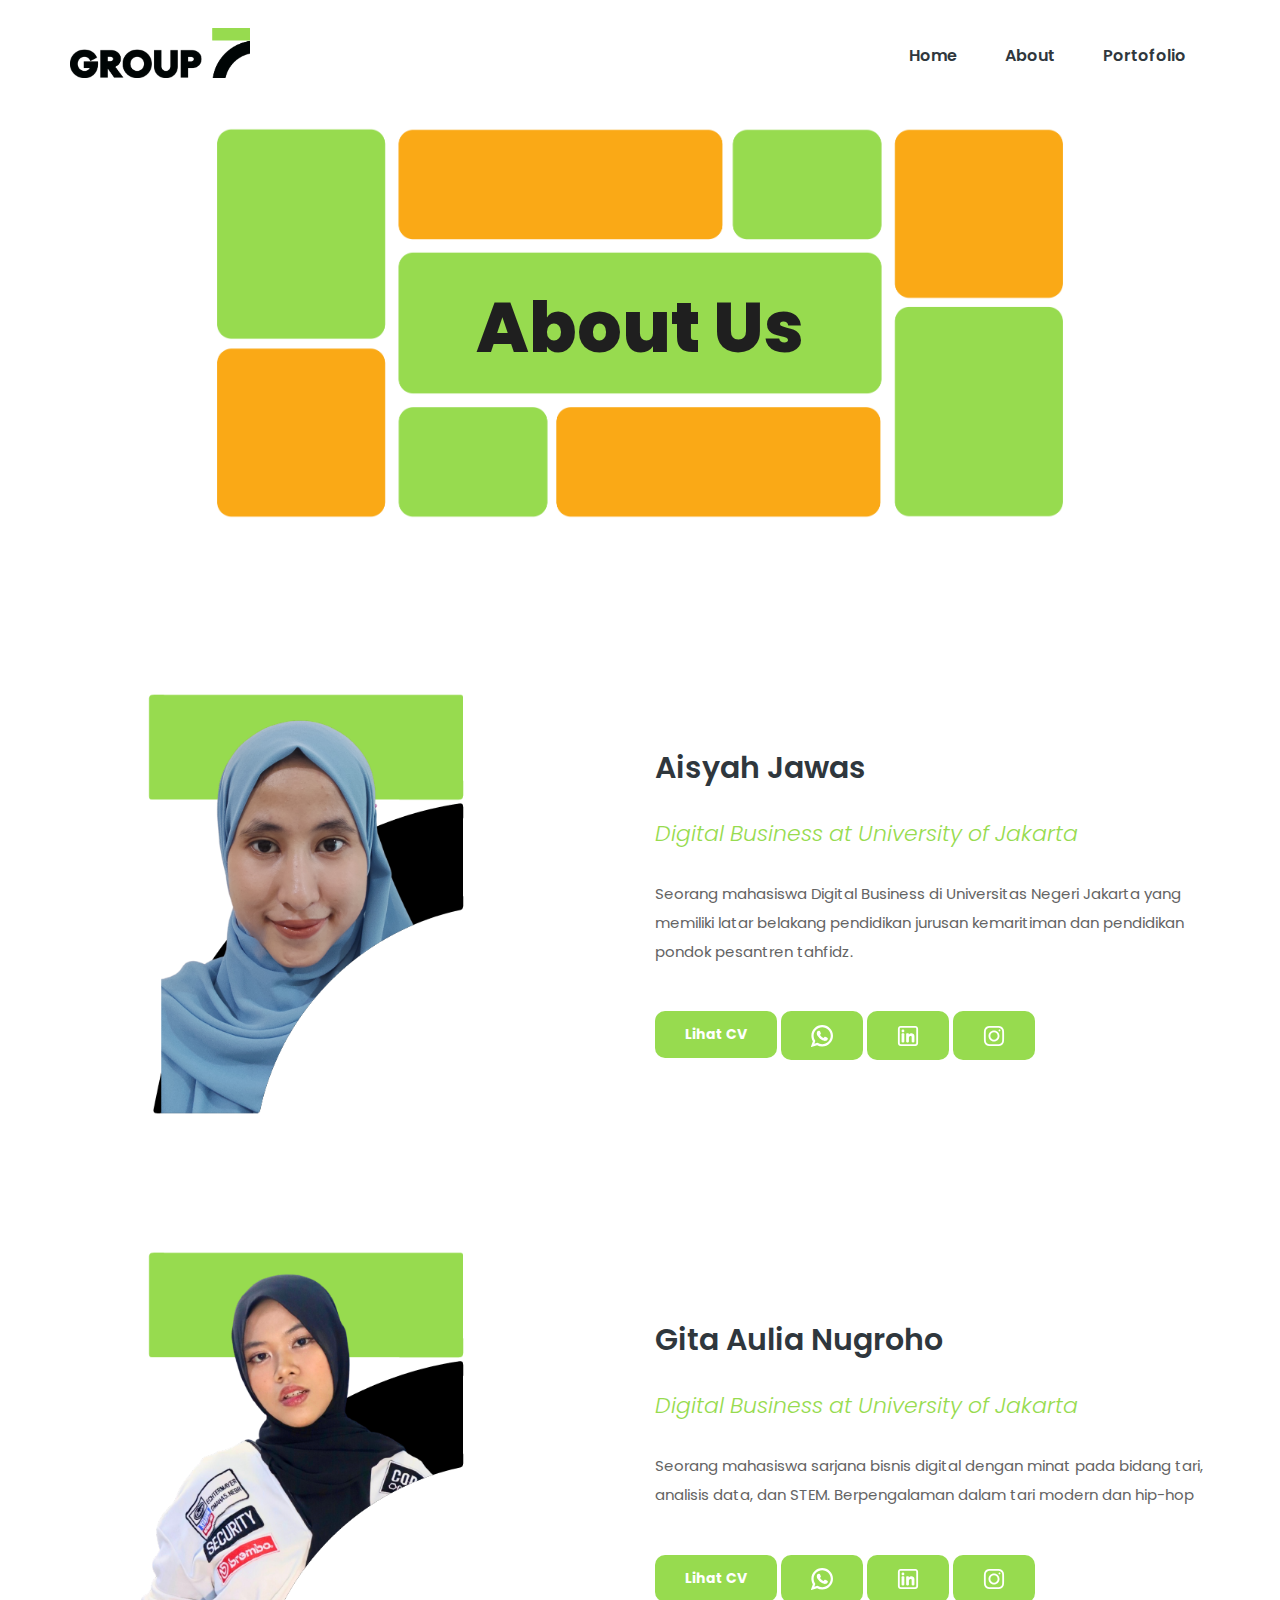
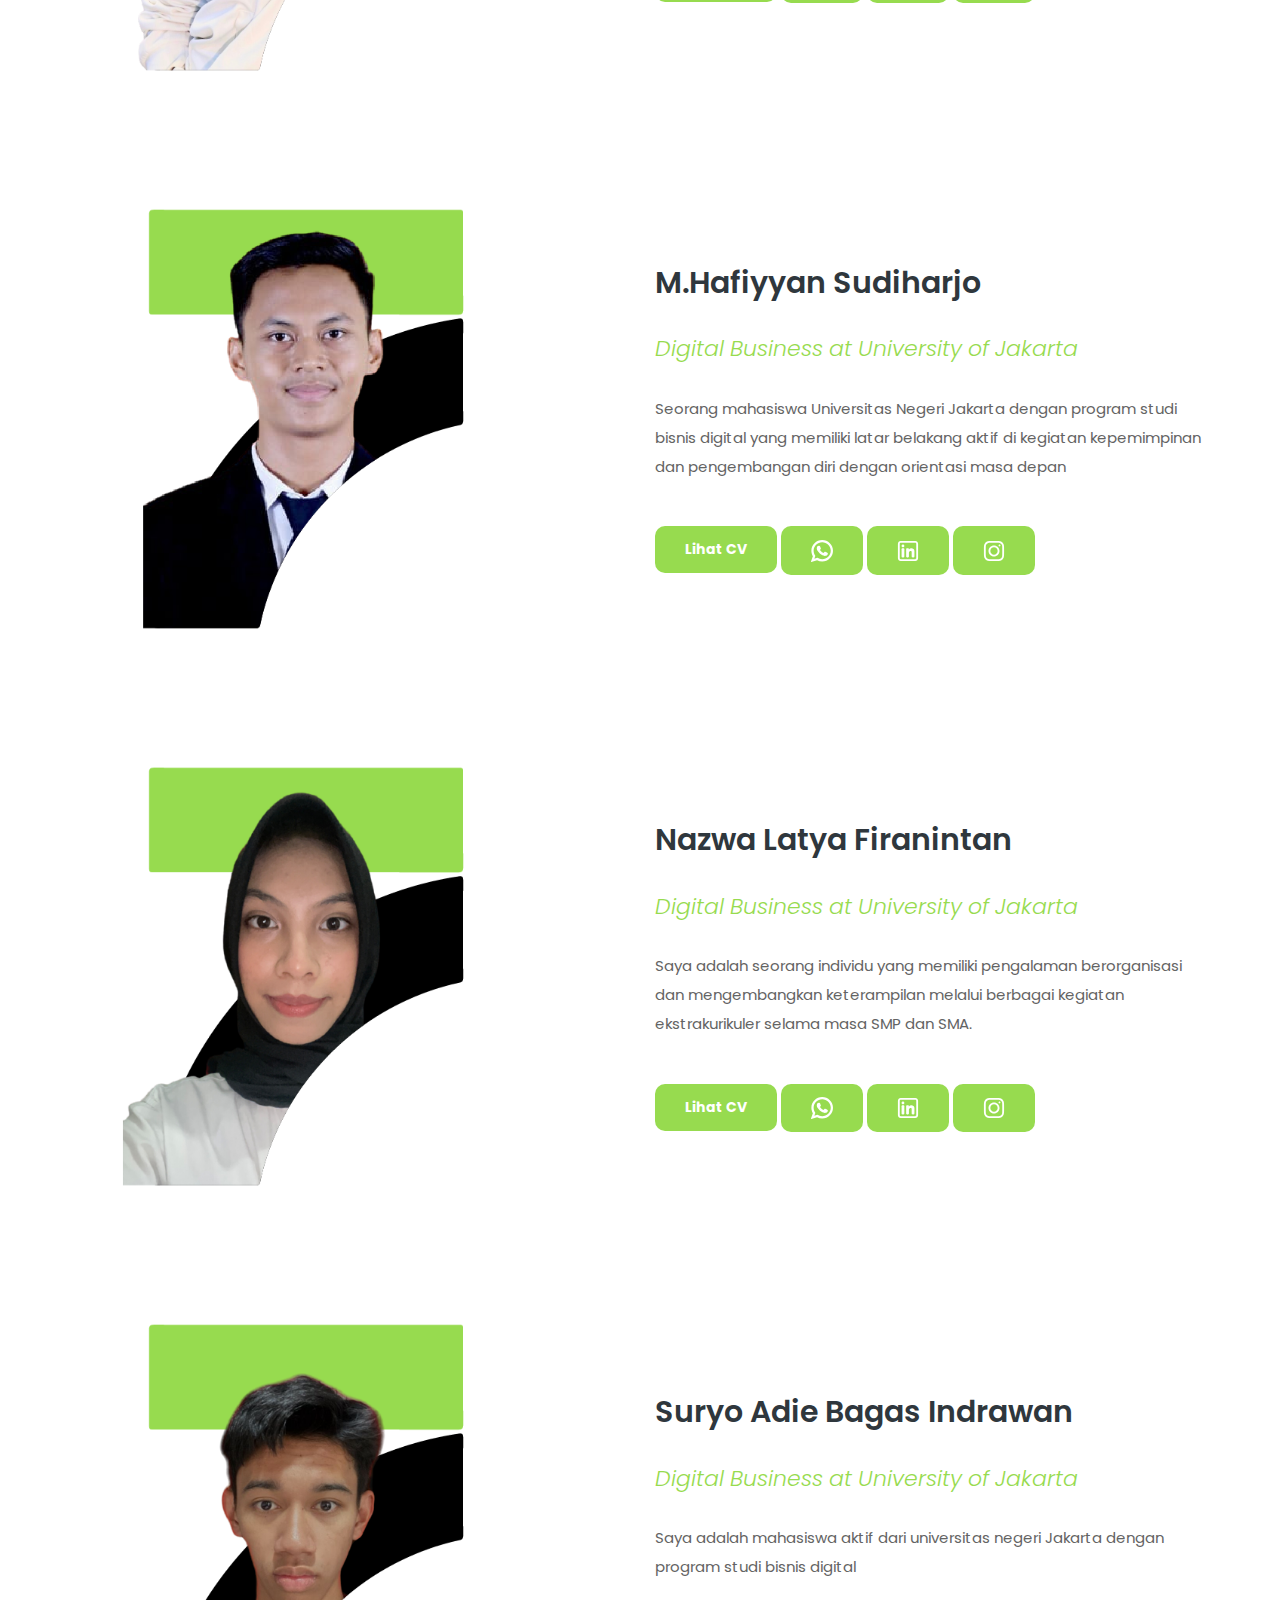
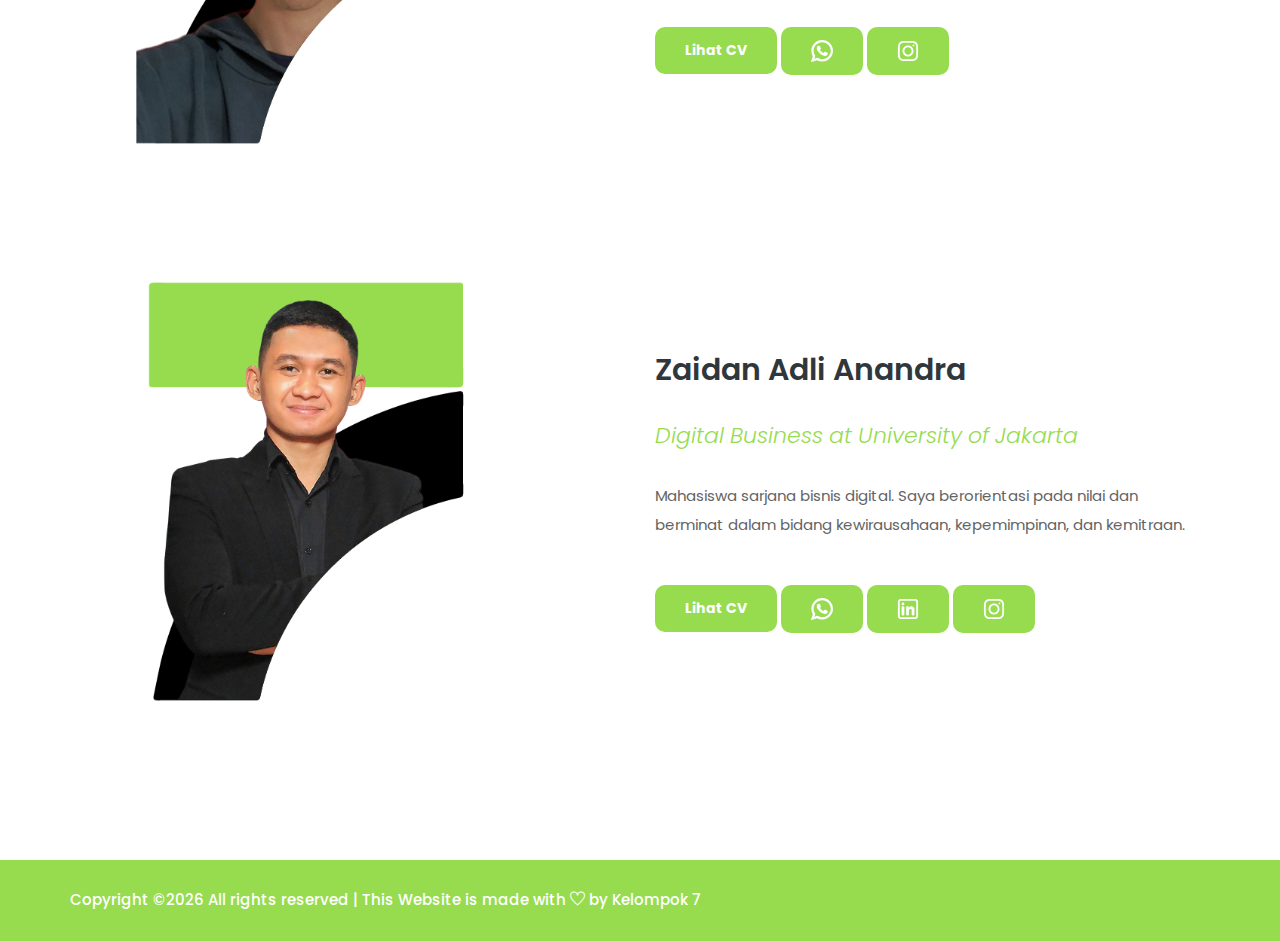
==== commit 42587646: "final" ====
--- a/about.html
+++ b/about.html
@@ -140,7 +140,7 @@
                         <h4>Digital Business at University of Jakarta</h4>
                         <p>Seorang mahasiswa sarjana bisnis digital dengan minat pada bidang tari, analisis data, dan STEM. Berpengalaman dalam tari modern dan hip-hop</p>
                         <a href="/cv/cvgita.html" class="btn_2">Lihat CV</a>
-                        <a href="wa.me/6285179825054" class="btn_2"><svg fill="#ffffff" height="22px" width="22px" version="1.1" id="Layer_1"  
+                        <a href="https://wa.me/6285179825054" class="btn_2"><svg fill="#ffffff" height="22px" width="22px" version="1.1" id="Layer_1"  
                             viewBox="0 0 308 308" xml:space="preserve">
                             <g id="XMLID_468_">
                             <path id="XMLID_469_" d="M227.904,176.981c-0.6-0.288-23.054-11.345-27.044-12.781c-1.629-0.585-3.374-1.156-5.23-1.156
@@ -238,7 +238,7 @@
                         <h4>Digital Business at University of Jakarta</h4>
                         <p>Saya adalah seorang individu yang memiliki pengalaman berorganisasi dan mengembangkan keterampilan melalui berbagai kegiatan ekstrakurikuler selama masa SMP dan SMA.</p>
                         <a href="/cv/cvnazwa.html" class="btn_2">Lihat CV</a>
-                        <a href="wa.me/6281292467155" class="btn_2"><svg fill="#ffffff" height="22px" width="22px" version="1.1" id="Layer_1"  
+                        <a href="https://wa.me/6281292467155" class="btn_2"><svg fill="#ffffff" height="22px" width="22px" version="1.1" id="Layer_1"  
                             viewBox="0 0 308 308" xml:space="preserve">
                             <g id="XMLID_468_">
                             <path id="XMLID_469_" d="M227.904,176.981c-0.6-0.288-23.054-11.345-27.044-12.781c-1.629-0.585-3.374-1.156-5.23-1.156
@@ -287,7 +287,7 @@
                         <h4>Digital Business at University of Jakarta</h4>
                         <p>Saya adalah mahasiswa aktif dari universitas negeri Jakarta dengan program studi bisnis digital</p>
                         <a href="/cv/cvbagas.html" class="btn_2">Lihat CV</a>
-                        <a href="wa.me/6287743906946" class="btn_2"><svg fill="#ffffff" height="22px" width="22px" version="1.1" id="Layer_1"  
+                        <a href="https://wa.me/6287743906946" class="btn_2"><svg fill="#ffffff" height="22px" width="22px" version="1.1" id="Layer_1"  
                             viewBox="0 0 308 308" xml:space="preserve">
                             <g id="XMLID_468_">
                             <path id="XMLID_469_" d="M227.904,176.981c-0.6-0.288-23.054-11.345-27.044-12.781c-1.629-0.585-3.374-1.156-5.23-1.156
@@ -330,7 +330,7 @@
                         <h4>Digital Business at University of Jakarta</h4>
                         <p>Mahasiswa sarjana bisnis digital. Saya berorientasi pada nilai dan berminat dalam bidang kewirausahaan, kepemimpinan, dan kemitraan.</p>
                         <a href="cv/cvzai.html" class="btn_2">Lihat CV</a>
-                        <a href="wa.me/6287886863438" class="btn_2"><svg fill="#ffffff" height="22px" width="22px" version="1.1" id="Layer_1"  
+                        <a href="https://wa.me/6287886863438" class="btn_2"><svg fill="#ffffff" height="22px" width="22px" version="1.1" id="Layer_1"  
                             viewBox="0 0 308 308" xml:space="preserve">
                             <g id="XMLID_468_">
                             <path id="XMLID_469_" d="M227.904,176.981c-0.6-0.288-23.054-11.345-27.044-12.781c-1.629-0.585-3.374-1.156-5.23-1.156
@@ -375,7 +375,7 @@
         <div class="container">
             <div class="row align-items-center">
                 <p class="footer-text m-0 col-lg-8 col-md-12"><!-- Link back to Colorlib can't be removed. Template is licensed under CC BY 3.0. -->
-Copyright &copy;<script>document.write(new Date().getFullYear());</script> All rights reserved | This Website is made with <i class="ti-heart" aria-hidden="true"></i> by Kelompok 1</a>
+Copyright &copy;<script>document.write(new Date().getFullYear());</script> All rights reserved | This Website is made with <i class="ti-heart" aria-hidden="true"></i> by Kelompok 7</a>
 <!-- Link back to Colorlib can't be removed. Template is licensed under CC BY 3.0. --></p>
                 
                 </div>
--- a/css/style.css
+++ b/css/style.css
@@ -4734,11 +4734,11 @@
 
 /* line 26, E:/167 Bizcon Business/Bizcon_html/sass/_breadcrumb.scss */
 .breadcrumb .breadcrumb_iner .breadcrumb_iner_item h2 {
-  color: #000000;
-  font-size: 65px;
+  color: #1f1f1f;
+  font-size: 70px;
   font-weight: 800;
   text-transform: capitalize;
-  margin-top: 25px;
+  margin-top: 17px;
   font-family: poppins;
 
 }
